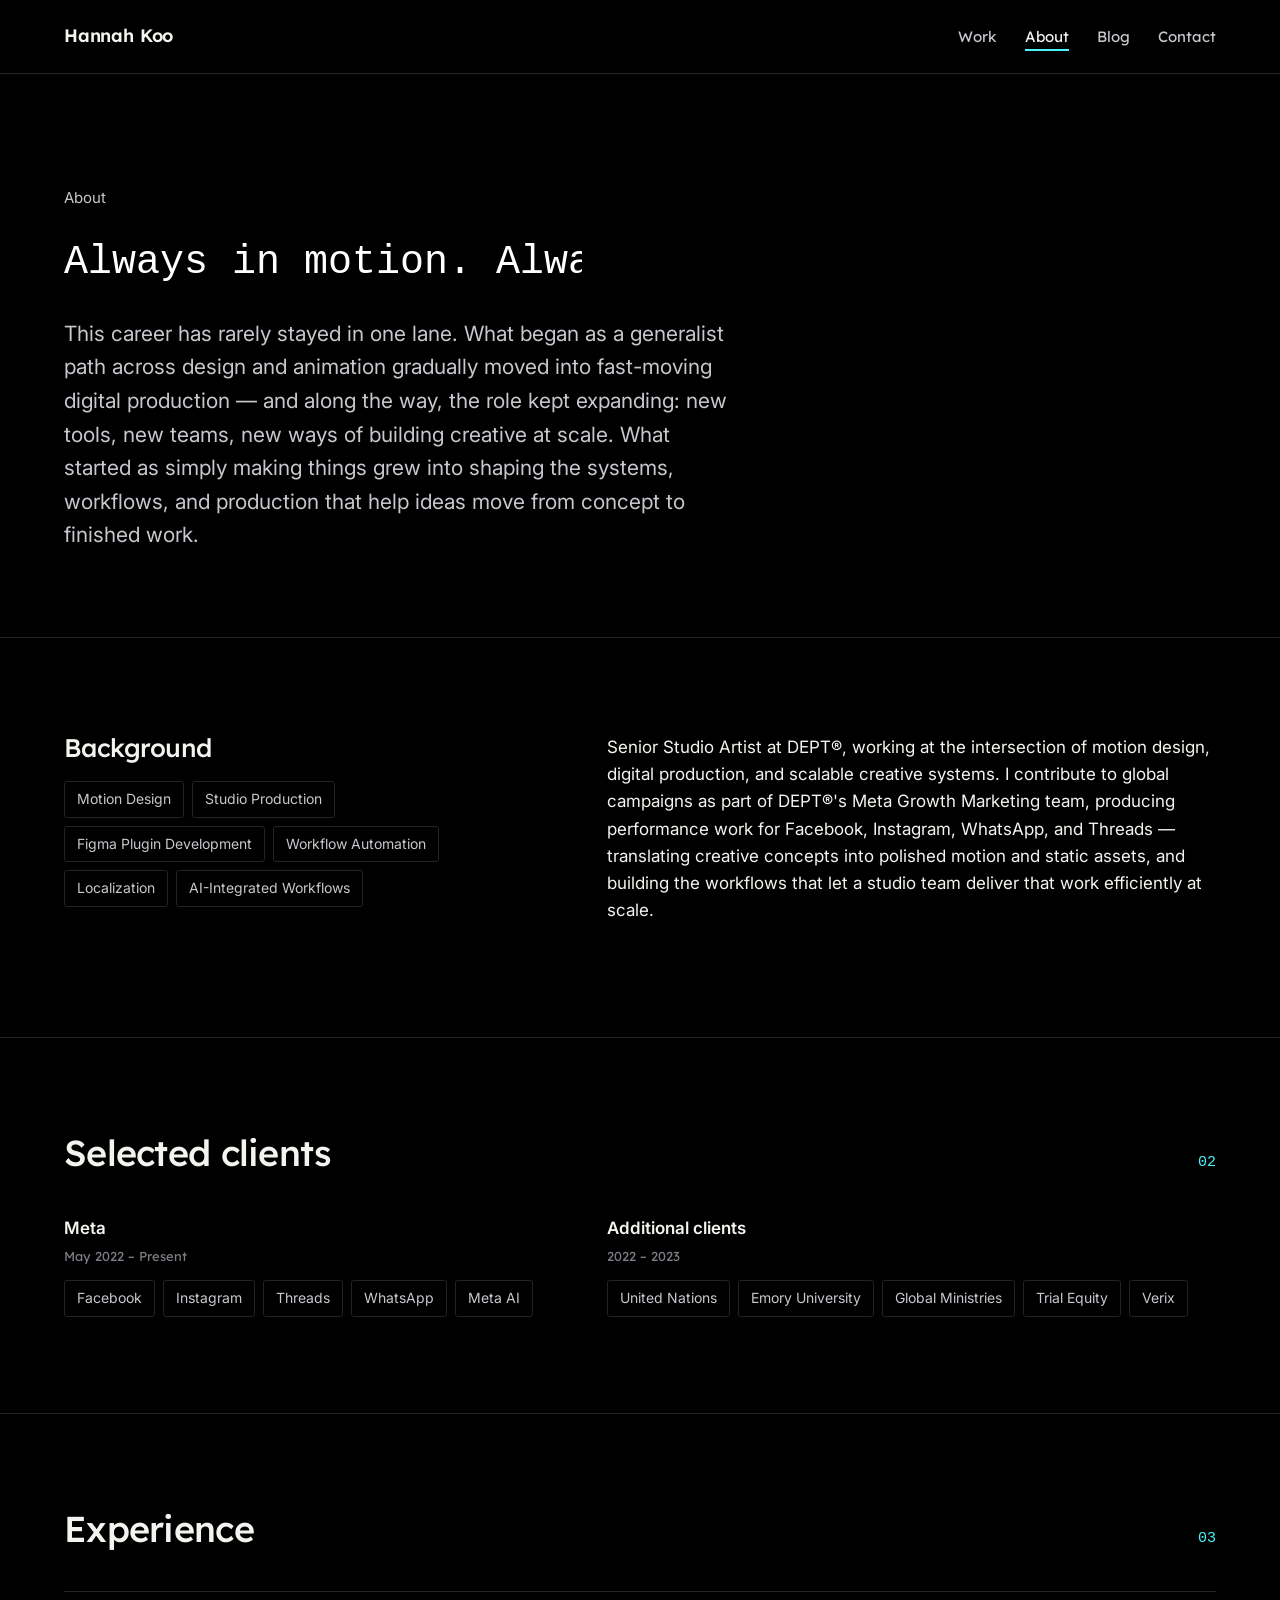
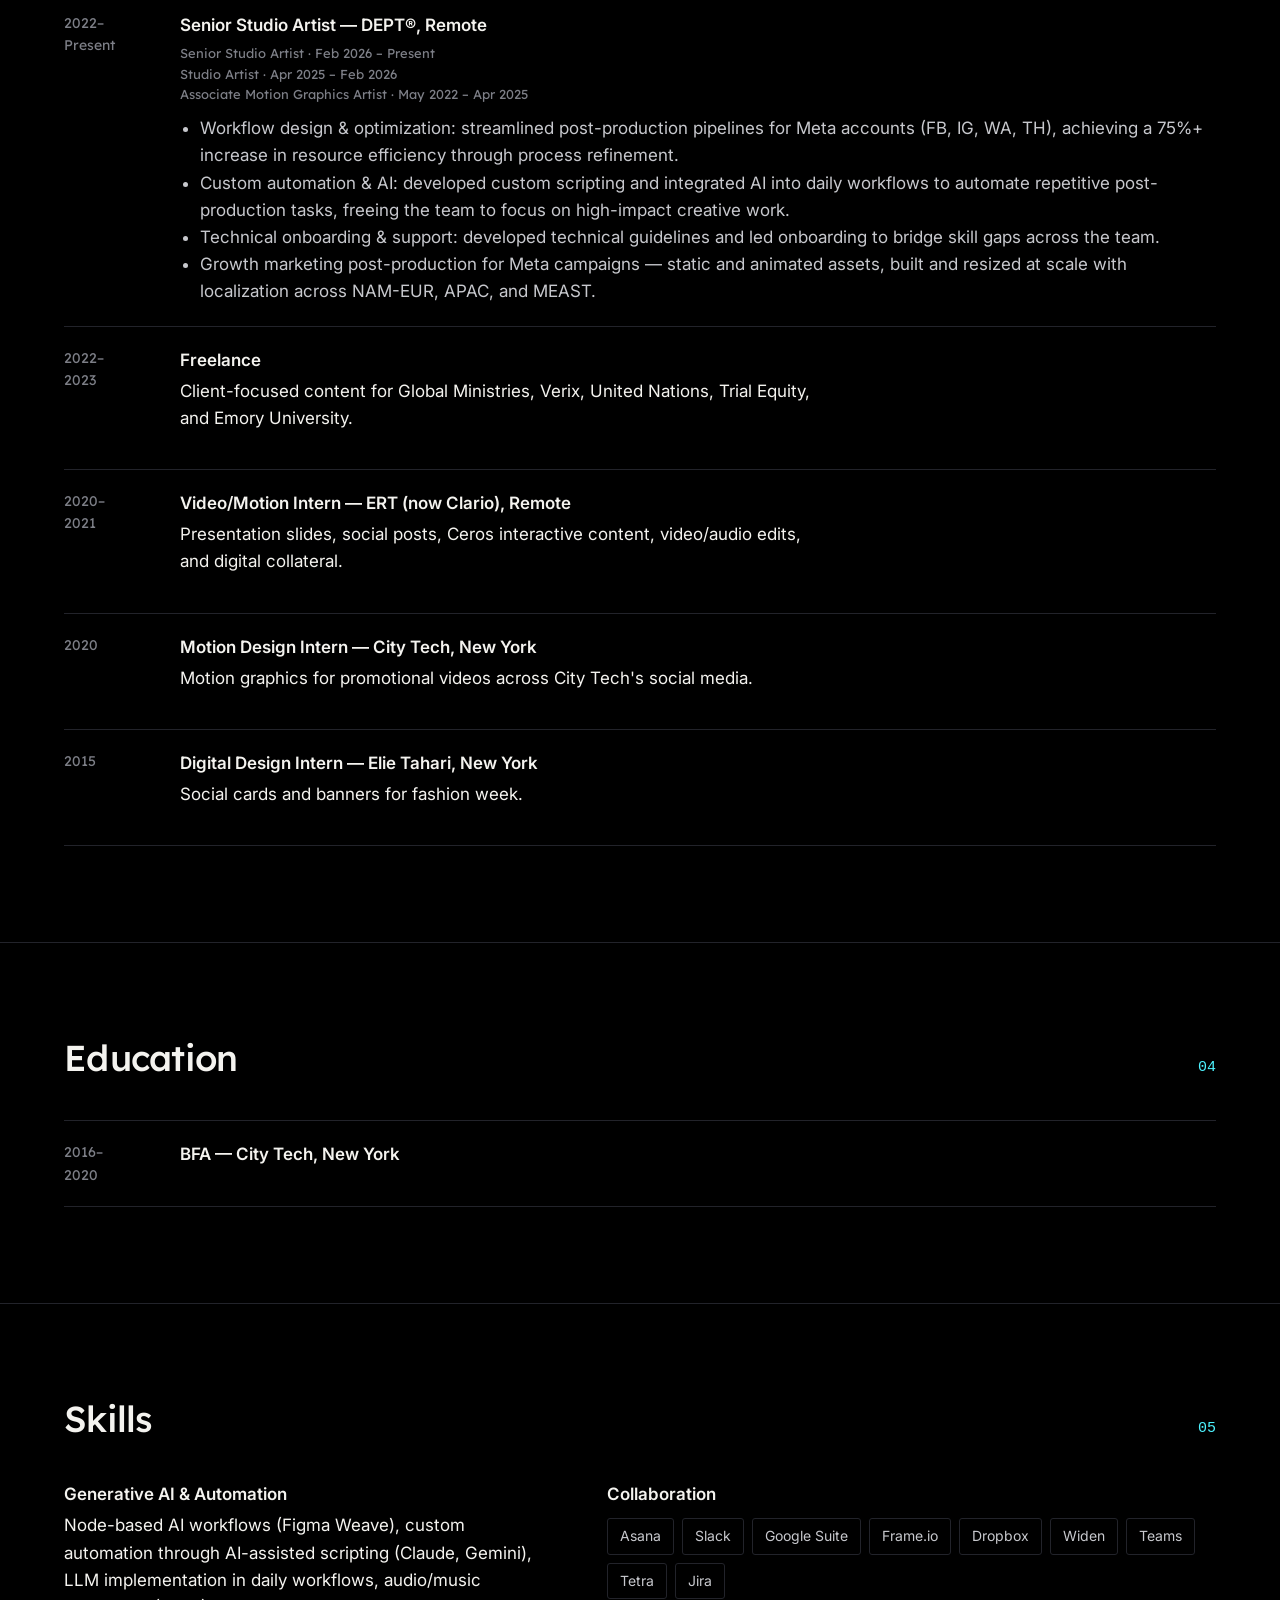
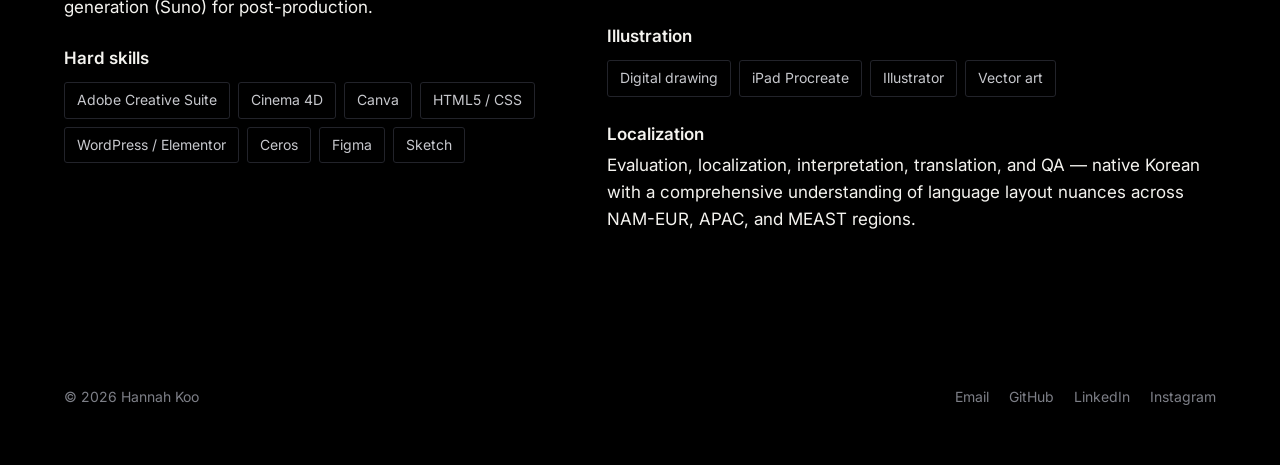
==== about.html @ b506d623 "Add files via upload" ====
<!DOCTYPE html>
<html lang="en" class="force-dark">
<head>
<meta charset="UTF-8">
<meta name="viewport" content="width=device-width, initial-scale=1.0">
<title>About — Hannah Koo</title>
<link rel="preconnect" href="https://fonts.googleapis.com">
<link rel="preconnect" href="https://fonts.gstatic.com" crossorigin>
<link href="https://fonts.googleapis.com/css2?family=Lexend+Deca:wght@500;600&family=Inter:wght@400;500;600&family=Geist+Pixel&family=Yarndings+12&display=swap" rel="stylesheet">
<link rel="stylesheet" href="css/style.css">
</head>
<body>

<nav class="site-nav">
  <a href="index.html" class="nav-mark">Hannah Koo</a>
  <button class="nav-toggle" aria-expanded="false">Menu</button>
  <ul class="nav-links">
    <li><a href="portfolio.html">Work</a></li>
    <li><a href="about.html" aria-current="page">About</a></li>
    <li><a href="blog.html">Blog</a></li>
    <li><a href="contact.html">Contact</a></li>
  </ul>
</nav>

<header class="hero" style="padding: clamp(51px, 9.6vw, 112px) var(--gutter) 64px;">
  <!-- 프사 나중에 복구: 아래 한 줄 주석 해제
  <img src="assets/profile.jpg" alt="Hannah Koo" class="avatar" onerror="this.style.display='none'"> -->
  <div class="hero-eyebrow">About</div>
  <h1 class="marquee" aria-label="Always in motion">
    <span class="marquee-track" aria-hidden="true">
      <span class="marquee-item">Always in motion. </span>
      <span class="marquee-item">Always in motion. </span>
      <span class="marquee-item">Always in motion. </span>
      <span class="marquee-item">Always in motion. </span>
    </span>
  </h1>
  <p class="hero-lede">
    This career has rarely stayed in one lane. What began as a generalist
    path across design and animation gradually moved into fast-moving
    digital production — and along the way, the role kept expanding: new
    tools, new teams, new ways of building creative at scale. What started
    as simply making things grew into shaping the systems, workflows, and
    production that help ideas move from concept to finished work.
  </p>
</header>

<section>
  <div class="split">
    <div>
      <h2>Background</h2>
      <ul class="skill-list" style="margin-top: 20px;">
        <li>Motion Design</li>
        <li>Studio Production</li>
        <li>Figma Plugin Development</li>
        <li>Workflow Automation</li>
        <li>Localization</li>
        <li>AI-Integrated Workflows</li>
      </ul>
    </div>
    <div>
      <p>
        Senior Studio Artist at DEPT®, working at the intersection of motion
        design, digital production, and scalable creative systems. I
        contribute to global campaigns as part of DEPT®'s Meta Growth
        Marketing team, producing performance work for Facebook, Instagram,
        WhatsApp, and Threads — translating creative concepts into polished
        motion and static assets, and building the workflows that let a
        studio team deliver that work efficiently at scale.
      </p>
    </div>
  </div>
</section>

<section id="clients">
  <div class="section-head">
    <h2>Selected clients</h2>
    <span class="section-num">02</span>
  </div>
  <div class="split">
    <div>
      <div class="timeline-role">Meta</div>
      <p class="mono-note">May 2022 – Present</p>
      <ul class="skill-list" style="margin-top: 12px;">
        <li>Facebook</li>
        <li>Instagram</li>
        <li>Threads</li>
        <li>WhatsApp</li>
        <li>Meta AI</li>
      </ul>
    </div>
    <div>
      <div class="timeline-role">Additional clients</div>
      <p class="mono-note">2022 – 2023</p>
      <ul class="skill-list" style="margin-top: 12px;">
        <li>United Nations</li>
        <li>Emory University</li>
        <li>Global Ministries</li>
        <li>Trial Equity</li>
        <li>Verix</li>
      </ul>
    </div>
  </div>
</section>

<section id="experience">
  <div class="section-head">
    <h2>Experience</h2>
    <span class="section-num">03</span>
  </div>

  <div class="timeline-item">
    <span class="timeline-date">2022–<br>Present</span>
    <div>
      <div class="timeline-role">Senior Studio Artist — DEPT®, Remote</div>
      <p class="mono-note" style="margin-bottom: 10px;">
        Senior Studio Artist · Feb 2026 – Present<br>
        Studio Artist · Apr 2025 – Feb 2026<br>
        Associate Motion Graphics Artist · May 2022 – Apr 2025
      </p>
      <ul style="margin: 0; padding-left: 20px; color: var(--ink-soft);">
        <li>Workflow design &amp; optimization: streamlined post-production pipelines for Meta accounts (FB, IG, WA, TH), achieving a 75%+ increase in resource efficiency through process refinement.</li>
        <li>Custom automation &amp; AI: developed custom scripting and integrated AI into daily workflows to automate repetitive post-production tasks, freeing the team to focus on high-impact creative work.</li>
        <li>Technical onboarding &amp; support: developed technical guidelines and led onboarding to bridge skill gaps across the team.</li>
        <li>Growth marketing post-production for Meta campaigns — static and animated assets, built and resized at scale with localization across NAM-EUR, APAC, and MEAST.</li>
      </ul>
    </div>
  </div>

  <div class="timeline-item">
    <span class="timeline-date">2022–<br>2023</span>
    <div>
      <div class="timeline-role">Freelance</div>
      <p>Client-focused content for Global Ministries, Verix, United Nations, Trial Equity, and Emory University.</p>
    </div>
  </div>

  <div class="timeline-item">
    <span class="timeline-date">2020–<br>2021</span>
    <div>
      <div class="timeline-role">Video/Motion Intern — ERT (now Clario), Remote</div>
      <p>Presentation slides, social posts, Ceros interactive content, video/audio edits, and digital collateral.</p>
    </div>
  </div>

  <div class="timeline-item">
    <span class="timeline-date">2020</span>
    <div>
      <div class="timeline-role">Motion Design Intern — City Tech, New York</div>
      <p>Motion graphics for promotional videos across City Tech's social media.</p>
    </div>
  </div>

  <div class="timeline-item">
    <span class="timeline-date">2015</span>
    <div>
      <div class="timeline-role">Digital Design Intern — Elie Tahari, New York</div>
      <p>Social cards and banners for fashion week.</p>
    </div>
  </div>
</section>

<section id="education">
  <div class="section-head">
    <h2>Education</h2>
    <span class="section-num">04</span>
  </div>
  <div class="timeline-item" style="border-bottom: 1px solid var(--line);">
    <span class="timeline-date">2016–<br>2020</span>
    <div>
      <div class="timeline-role">BFA — City Tech, New York</div>
    </div>
  </div>
</section>

<section id="skills">
  <div class="section-head">
    <h2>Skills</h2>
    <span class="section-num">05</span>
  </div>
  <div class="split">
    <div>
      <div class="timeline-role">Generative AI &amp; Automation</div>
      <p>Node-based AI workflows (Figma Weave), custom automation through AI-assisted scripting (Claude, Gemini), LLM implementation in daily workflows, audio/music generation (Suno) for post-production.</p>

      <div class="timeline-role" style="margin-top: 24px;">Hard skills</div>
      <ul class="skill-list" style="margin-top: 10px;">
        <li>Adobe Creative Suite</li><li>Cinema 4D</li><li>Canva</li>
        <li>HTML5 / CSS</li><li>WordPress / Elementor</li><li>Ceros</li>
        <li>Figma</li><li>Sketch</li>
      </ul>
    </div>
    <div>
      <div class="timeline-role">Collaboration</div>
      <ul class="skill-list" style="margin-top: 10px;">
        <li>Asana</li><li>Slack</li><li>Google Suite</li><li>Frame.io</li>
        <li>Dropbox</li><li>Widen</li><li>Teams</li><li>Tetra</li><li>Jira</li>
      </ul>

      <div class="timeline-role" style="margin-top: 24px;">Illustration</div>
      <ul class="skill-list" style="margin-top: 10px;">
        <li>Digital drawing</li><li>iPad Procreate</li><li>Illustrator</li><li>Vector art</li>
      </ul>

      <div class="timeline-role" style="margin-top: 24px;">Localization</div>
      <p>Evaluation, localization, interpretation, translation, and QA — native Korean with a comprehensive understanding of language layout nuances across NAM-EUR, APAC, and MEAST regions.</p>
    </div>
  </div>
</section>

<footer class="site-footer">
  <span>© <span id="year"></span> Hannah Koo</span>
  <ul class="footer-links">
    <li><a href="mailto:hannahkoo@duck.com">Email</a></li>
    <li><a href="https://github.com/hannahkoo-svg" target="_blank" rel="noopener">GitHub</a></li>
    <li><a href="https://linkedin.com/in/hannahkoo" target="_blank" rel="noopener">LinkedIn</a></li>
    <li><a href="https://instagram.com/koo.dsgn" target="_blank" rel="noopener">Instagram</a></li>
  </ul>
</footer>

<script src="js/main.js"></script>
<script>document.getElementById('year').textContent = new Date().getFullYear();</script>
</body>
</html>
---- css/style.css ----
/* ============================================
   Design tokens
   ============================================ */
:root {
  --paper: #F1F0EC;
  --paper-raised: #E8E6DF;
  --ink: #16181D;
  --ink-soft: #4A4C54;
  --muted: #85878E;
  --line: #D3D1C8;
  --accent: #3452FF;
  --accent-soft: #E6EAFF;
  --accent-ink: #101636;

  --font-display: 'Lexend Deca', 'Helvetica Neue', Arial, sans-serif;
  --font-body: 'Inter', 'Helvetica Neue', Arial, sans-serif;

  --measure: 640px;
  --gutter: clamp(24px, 5vw, 72px);

  --ease: cubic-bezier(0.65, 0, 0.35, 1);
}

@media (prefers-color-scheme: dark) {
  :root {
    --paper: #16181D;
    --paper-raised: #1D1F26;
    --ink: #F1F0EC;
    --ink-soft: #C7C8CD;
    --muted: #7D7F87;
    --line: #33353D;
    --accent: #6E85FF;
    --accent-soft: #1C2140;
    --accent-ink: #E6EAFF;
  }
}

/* Force pure-black theme regardless of OS light/dark setting.
   Used on the home page so it blends with the chalk-sketch video. */
html.force-dark {
  --paper: #000000;
  --paper-raised: #0E0F12;
  --ink: #F4F3EF;
  --ink-soft: #C7C8CD;
  --muted: #7D7F87;
  --line: #22232A;
  --accent: #4DF3FF;        /* 시안 네온 액센트 (네비 밑줄/링크호버/선택 등) */
  --accent-soft: #0E2A2E;
  --accent-ink: #000000;
}

html.force-dark .btn-primary {
  background: #FFFFFF;
  color: #000000;
  border-color: #FFFFFF;
}
html.force-dark .btn-primary:hover {
  background: var(--accent);
  color: #000000;
  border-color: var(--accent);
}
html.force-dark .btn-ghost {
  color: #FFFFFF;
  border-color: #3A3B42;
}
html.force-dark .btn-ghost:hover {
  border-color: var(--accent);
  color: var(--accent);
}

/* Page titles echo the home headline's pixel font */
html.force-dark .hero h1 {
  font-family: 'Geist Pixel', 'Courier New', monospace;
  font-weight: 400;
  letter-spacing: 0;
  line-height: 1.16;
}

/* Section counters: pixel + neon, cyberdeck style */
html.force-dark .section-num {
  font-family: 'Geist Pixel', 'Courier New', monospace;
  color: var(--accent);
}

/* Small neon tint on the eyebrow labels for consistency */
html.force-dark .hero-eyebrow { color: var(--ink-soft); }

* { box-sizing: border-box; }

html {
  scroll-behavior: smooth;
}

@media (prefers-reduced-motion: reduce) {
  html { scroll-behavior: auto; }
  *, *::before, *::after {
    animation-duration: 0.01ms !important;
    animation-iteration-count: 1 !important;
    transition-duration: 0.01ms !important;
  }
}

body {
  margin: 0;
  background: var(--paper);
  color: var(--ink);
  font-family: var(--font-body);
  font-size: 17px;
  line-height: 1.6;
  -webkit-font-smoothing: antialiased;
  /* Cute Yarndings cursor. Swap the file for another symbol:
     cursor-smiley.png / cursor-diamond.png / cursor-flower.png
     (path is relative to THIS css file, hence ../assets/)
     To use it only on the black home page, change this line to:
       html.force-dark body { cursor: ... }  */
  cursor: url('../assets/cursor-smiley.png') 13 13, auto;
}

/* Keep the normal hand pointer on clickable things so they still feel clickable */
a, button, .btn, .nav-toggle, .work-row, .lock-close, summary {
  cursor: pointer;
}
/* Text field keeps the normal text caret */
.lock-form input { cursor: text; }

a {
  color: inherit;
}

img { max-width: 100%; display: block; }

::selection {
  background: var(--accent);
  color: var(--paper);
}

:focus-visible {
  outline: 2px solid var(--accent);
  outline-offset: 3px;
}

h1, h2, h3 {
  font-family: var(--font-display);
  font-weight: 500;
  line-height: 1.08;
  letter-spacing: -0.02em;
  margin: 0;
}

p { margin: 0 0 1em; max-width: var(--measure); }

.container {
  max-width: 1120px;
  margin: 0 auto;
  padding: 0 var(--gutter);
}

/* ============================================
   Nav
   ============================================ */
.site-nav {
  position: sticky;
  top: 0;
  z-index: 20;
  display: flex;
  align-items: center;
  justify-content: space-between;
  padding: 22px var(--gutter);
  background: color-mix(in srgb, var(--paper) 88%, transparent);
  backdrop-filter: blur(10px);
  border-bottom: 1px solid var(--line);
}

.nav-mark {
  font-family: var(--font-display);
  font-size: 18px;
  font-weight: 600;
  text-decoration: none;
  letter-spacing: -0.01em;
}

.nav-links {
  display: flex;
  gap: 28px;
  list-style: none;
  margin: 0;
  padding: 0;
}

.nav-links a {
  position: relative;
  text-decoration: none;
  font-family: var(--font-display);
  font-size: 15px;
  color: var(--ink-soft);
  padding-bottom: 4px;
}

.nav-links a::after {
  content: '';
  position: absolute;
  left: 0; right: 0; bottom: -1px;
  height: 2px;
  background: var(--accent);
  transform: scaleX(0);
  transform-origin: left;
  transition: transform 0.35s var(--ease);
}

.nav-links a:hover::after,
.nav-links a[aria-current="page"]::after {
  transform: scaleX(1);
}

.nav-links a[aria-current="page"] {
  color: var(--ink);
}

.nav-toggle {
  display: none;
  background: none;
  border: none;
  color: var(--ink);
  font-family: var(--font-body);
  font-size: 15px;
  cursor: pointer;
}

@media (max-width: 720px) {
  .nav-links {
    position: fixed;
    inset: 66px 0 0 0;
    flex-direction: column;
    gap: 0;
    background: var(--paper);
    padding: 8px var(--gutter) 24px;
    transform: translateY(-8px);
    opacity: 0;
    pointer-events: none;
    transition: opacity 0.25s var(--ease), transform 0.25s var(--ease);
  }
  .nav-links.is-open {
    opacity: 1;
    transform: translateY(0);
    pointer-events: auto;
  }
  .nav-links li {
    border-bottom: 1px solid var(--line);
  }
  .nav-links a {
    display: block;
    padding: 16px 0;
  }
  .nav-toggle { display: block; }
}

/* ============================================
   Hero
   ============================================ */
.hero {
  padding: clamp(64px, 12vw, 140px) var(--gutter) clamp(48px, 8vw, 96px);
  border-bottom: 1px solid var(--line);
}

.hero-eyebrow {
  font-size: 15px;
  color: var(--muted);
  margin-bottom: 18px;
}

/* ---- Video hero (home page only) ---- */
.hero--video {
  position: relative;
  overflow: hidden;
  min-height: min(88vh, 720px);
  display: flex;
  align-items: center;
  border-bottom: 1px solid var(--line);
  background: #000;
}

.hero-video {
  position: absolute;
  inset: 0;
  width: 100%;
  height: 100%;
  object-fit: cover;
  object-position: right center;
  z-index: 0;
}

/* Left-to-right scrim so the headline stays legible over the art,
   and the sketch on the right still reads through. */
.hero-video-scrim {
  position: absolute;
  inset: 0;
  z-index: 1;
  background:
    linear-gradient(90deg, #000 0%, rgba(0,0,0,0.78) 34%, rgba(0,0,0,0.25) 62%, rgba(0,0,0,0) 85%),
    linear-gradient(0deg, rgba(0,0,0,0.55) 0%, rgba(0,0,0,0) 40%);
}

.hero-content {
  position: relative;
  z-index: 2;
  width: 100%;
}

@media (max-width: 760px) {
  /* Stack on phones: video block on top, headline + text below it. */
  .hero--video {
    display: block;
    min-height: 0;
    padding: 0 0 clamp(36px, 9vw, 56px);  /* flush video; gap before next section */
  }
  .hero-video {
    position: relative;        /* back into normal flow, at the top */
    width: 100%;
    height: 50vh;              /* ~half the screen, not full height */
    object-fit: cover;         /* resize/crop to fill (keeps the old behavior) */
    object-position: right center;  /* right-aligned so the illustration stays */
  }
  .hero-video-scrim { display: none; }   /* no overlay when stacked */
  .hero-content {
    padding: 28px var(--gutter) 0;        /* headline sits below the video */
  }
  /* Let the headline use the full width on phones (overrides .hero h1's 16ch).
     Lower this if you want the lines to break sooner. */
  .hero h1.hero-headline { max-width: 100%; }
}

.avatar {
  width: 56px;
  height: 56px;
  border-radius: 50%;
  object-fit: cover;
  margin-bottom: 20px;
  border: 1px solid var(--line);
}

.avatar {
  width: 56px;
  height: 56px;
  border-radius: 50%;
  object-fit: cover;
  margin-bottom: 20px;
  border: 1px solid var(--line);
}

.hero h1 {
  font-size: clamp(20px, 6.4vw, 54px);
  max-width: 16ch;
}

/* Home-page pixel headline with inline Yarndings symbols */
.hero-headline {
  font-family: 'Geist Pixel', 'Courier New', monospace;
  font-weight: 400;
  font-size: 40px;          /* ← 데스크탑 크기 (이 숫자만 바꾸면 됨) */
  line-height: 1.14;
  letter-spacing: 0;
  max-width: none;
}

.hero-headline .sym {
  font-family: 'Yarndings 12', sans-serif;
  font-weight: 400;
  line-height: 1;
  /* nudge so the symbol sits optically on the text baseline */
  display: inline-block;
  transform: translateY(0.06em);
}

.hero-headline .sym-1 { color: #4DF3FF; } /* 형광 하늘색 */
.hero-headline .sym-2 { color: #B6FF3C; } /* 형광 연두 */
.hero-headline .sym-3 { color: #FDFF3A; } /* 형광 노랑 */

/* On wider screens, keep the exact 4-line layout (the <br> breaks only,
   no soft-wrapping). On phones it reflows naturally. */
@media (min-width: 760px) {
  .hero-headline { white-space: nowrap; }
}

/* Mobile headline size — change this one number for phones */
@media (max-width: 760px) {
  .hero-headline { font-size: 28px; }
}

.hero-lede {
  margin-top: 28px;
  font-size: clamp(18px, 2vw, 21px);
  color: var(--ink-soft);
  max-width: 52ch;
}

/* ---- Marquee band (about page title) ---- */
.marquee {
  display: block;
  width: 100%;
  max-width: 52ch;            /* matches the body text width below */
  overflow: hidden;
  background: #000F;        /* 형광 파란 띠 */
  color: #FFFFFF;
  border-radius: 0px;
  /* 1st value = 밴드 위 간격, 3rd value = 밴드↔본문 간격 (이 숫자만 바꾸면 됨) */
  margin: 4px 0 22px;
  padding: 0;
  letter-spacing: 0;
}

/* Gap below the band is controlled solely by .marquee's margin-bottom above */
.marquee + .hero-lede { margin-top: 0; }

.marquee-track {
  display: inline-flex;
  white-space: nowrap;
  animation: marquee-scroll 13s linear infinite;
  will-change: transform;
}

.marquee:hover .marquee-track { animation-play-state: paused; }

.marquee-item {
  font-family: 'Geist Pixel', 'Courier New', monospace;  /* 헤딩(픽셀) 폰트 */
  font-weight: 400;
  font-size: clamp(22px, 3.2vw, 40px);
  line-height: 1;
  padding: 12px 0;
  display: inline-flex;
  align-items: center;
  gap: 12px;
  padding-right: 24px;        /* spacing between repeats */
}

.marquee-item .yd {
  font-family: 'Yarndings 12', sans-serif;
  font-weight: 400;
  transform: translateY(0.04em);
}

@keyframes marquee-scroll {
  to { transform: translateX(-50%); }
}

@media (prefers-reduced-motion: reduce) {
  .marquee-track { animation: none; }
}

.hero-actions {
  margin-top: 36px;
  display: flex;
  gap: 16px;
  flex-wrap: wrap;
}

/* ============================================
   Buttons / links
   ============================================ */
.btn {
  display: inline-flex;
  align-items: center;
  gap: 8px;
  padding: 13px 22px;
  border-radius: 3px;
  font-size: 15px;
  text-decoration: none;
  border: 1px solid var(--ink);
  transition: background 0.2s var(--ease), color 0.2s var(--ease), border-color 0.2s var(--ease);
}

.btn-primary {
  background: var(--ink);
  color: var(--paper);
}
.btn-primary:hover {
  background: var(--accent);
  border-color: var(--accent);
}

.btn-ghost {
  background: transparent;
  color: var(--ink);
  border-color: var(--line);
}
.btn-ghost:hover {
  border-color: var(--ink);
}

.text-link {
  color: var(--ink);
  text-decoration: underline;
  text-decoration-color: var(--line);
  text-underline-offset: 3px;
  transition: text-decoration-color 0.2s var(--ease);
}
.text-link:hover {
  text-decoration-color: var(--accent);
}

/* ============================================
   Sections
   ============================================ */
section {
  padding: clamp(56px, 9vw, 96px) var(--gutter);
  border-bottom: 1px solid var(--line);
}

section:last-of-type { border-bottom: none; }

.section-head {
  display: flex;
  justify-content: space-between;
  align-items: baseline;
  gap: 24px;
  margin-bottom: 40px;
  flex-wrap: wrap;
}

.section-head h2 {
  font-size: clamp(26px, 3.2vw, 36px);
}

.section-num {
  font-family: var(--font-display);
  font-variant-numeric: tabular-nums;
  color: var(--muted);
  font-size: 15px;
}

/* ============================================
   Work list (asymmetric rows, not cards)
   ============================================ */
.work-row {
  display: grid;
  grid-template-columns: 100px 1fr auto;
  gap: 28px;
  align-items: baseline;
  padding: 26px 0;
  border-top: 1px solid var(--line);
  text-decoration: none;
  color: inherit;
  transition: padding-left 0.25s var(--ease);
}

.work-row:hover { padding-left: 8px; }

.work-row:last-child { border-bottom: 1px solid var(--line); }

.work-year {
  font-family: var(--font-display);
  font-variant-numeric: tabular-nums;
  color: var(--muted);
  font-size: 15px;
}

.work-title {
  font-family: var(--font-display);
  font-size: clamp(20px, 2.4vw, 26px);
  font-weight: 500;
}

.work-tags {
  font-size: 14px;
  color: var(--muted);
  margin-top: 6px;
}

.work-arrow {
  color: var(--muted);
  font-size: 20px;
  transition: transform 0.25s var(--ease), color 0.25s var(--ease);
}

.work-row:hover .work-arrow {
  transform: translateX(4px);
  color: var(--accent);
}

/* ============================================
   Two-col layout (about page)
   ============================================ */
.split {
  display: grid;
  grid-template-columns: 1.1fr 1.4fr;
  gap: var(--gutter);
}

@media (max-width: 800px) {
  .split { grid-template-columns: 1fr; }
}

.timeline-item {
  display: grid;
  grid-template-columns: 96px 1fr;
  gap: 20px;
  padding: 20px 0;
  border-top: 1px solid var(--line);
}
.timeline-item:last-child { border-bottom: 1px solid var(--line); }

.timeline-date {
  font-family: var(--font-display);
  font-variant-numeric: tabular-nums;
  font-size: 14px;
  color: var(--muted);
}

.timeline-role {
  font-weight: 600;
  margin-bottom: 4px;
}

.skill-list {
  display: flex;
  flex-wrap: wrap;
  gap: 8px;
  padding: 0;
  margin: 8px 0 0;
  list-style: none;
}

.skill-list li {
  font-size: 14px;
  padding: 6px 12px;
  border: 1px solid var(--line);
  border-radius: 3px;
  color: var(--ink-soft);
}

/* ============================================
   Contact
   ============================================ */
.contact-grid {
  display: grid;
  grid-template-columns: repeat(auto-fit, minmax(220px, 1fr));
  gap: 32px;
  margin-top: 12px;
}

.contact-item dt {
  font-size: 14px;
  color: var(--muted);
  margin-bottom: 6px;
}
.contact-item dd {
  margin: 0;
  font-family: var(--font-display);
  font-size: 20px;
}

/* ============================================
   Blog list
   ============================================ */
.post-row {
  padding: 24px 0;
  border-top: 1px solid var(--line);
  text-decoration: none;
  color: inherit;
  display: block;
}
.post-row:last-child { border-bottom: 1px solid var(--line); }

.post-date {
  font-size: 14px;
  color: var(--muted);
  margin-bottom: 6px;
}

.post-title {
  font-family: var(--font-display);
  font-size: clamp(19px, 2.2vw, 23px);
}

.post-excerpt {
  color: var(--ink-soft);
  margin-top: 8px;
  font-size: 15px;
}

/* ============================================
   Footer
   ============================================ */
.site-footer {
  padding: 40px var(--gutter) 56px;
  display: flex;
  justify-content: space-between;
  align-items: center;
  gap: 16px;
  flex-wrap: wrap;
  color: var(--muted);
  font-size: 14px;
}

.footer-links {
  display: flex;
  gap: 20px;
  list-style: none;
  padding: 0;
  margin: 0;
}
.footer-links a {
  color: var(--muted);
  text-decoration: none;
}
.footer-links a:hover { color: var(--ink); }

/* ============================================
   Utilities
   ============================================ */
.mono-note {
  font-family: var(--font-display);
  font-size: 13px;
  color: var(--muted);
}

/* ============================================
   Password lock (portfolio.html)
   ============================================ */
body.has-lock:not(.is-unlocked) {
  overflow: hidden;
}

.lock-screen {
  display: none;
  position: fixed;
  inset: 0;
  z-index: 100;
  align-items: center;
  justify-content: center;
  padding: var(--gutter);
  background: var(--paper);
}

body.has-lock:not(.is-unlocked) .lock-screen {
  display: flex;
}

.lock-box {
  max-width: 360px;
  width: 100%;
  text-align: left;
  position: relative;
  padding-top: 40px;
}

.lock-close {
  position: absolute;
  top: 0;
  right: 0;
  width: 32px;
  height: 32px;
  display: flex;
  align-items: center;
  justify-content: center;
  border: none;
  background: none;
  color: var(--muted);
  font-size: 20px;
  line-height: 1;
  cursor: pointer;
  border-radius: 50%;
  transition: background 0.2s var(--ease), color 0.2s var(--ease);
}

.lock-close:hover {
  background: var(--paper-raised);
  color: var(--ink);
}

.lock-box h1 {
  font-size: 28px;
  margin-bottom: 12px;
}

.lock-box p {
  color: var(--ink-soft);
  font-size: 15px;
  margin-bottom: 24px;
}

.lock-form {
  display: flex;
  gap: 10px;
}

.lock-form input {
  flex: 1;
  padding: 12px 14px;
  border: 1px solid var(--line);
  border-radius: 3px;
  background: var(--paper);
  color: var(--ink);
  font-family: var(--font-body);
  font-size: 15px;
}

.lock-form input:focus {
  outline: 2px solid var(--accent);
  outline-offset: 2px;
}

.lock-error {
  margin-top: 12px;
  font-size: 14px;
  color: #C0392B;
  min-height: 1.4em;
}
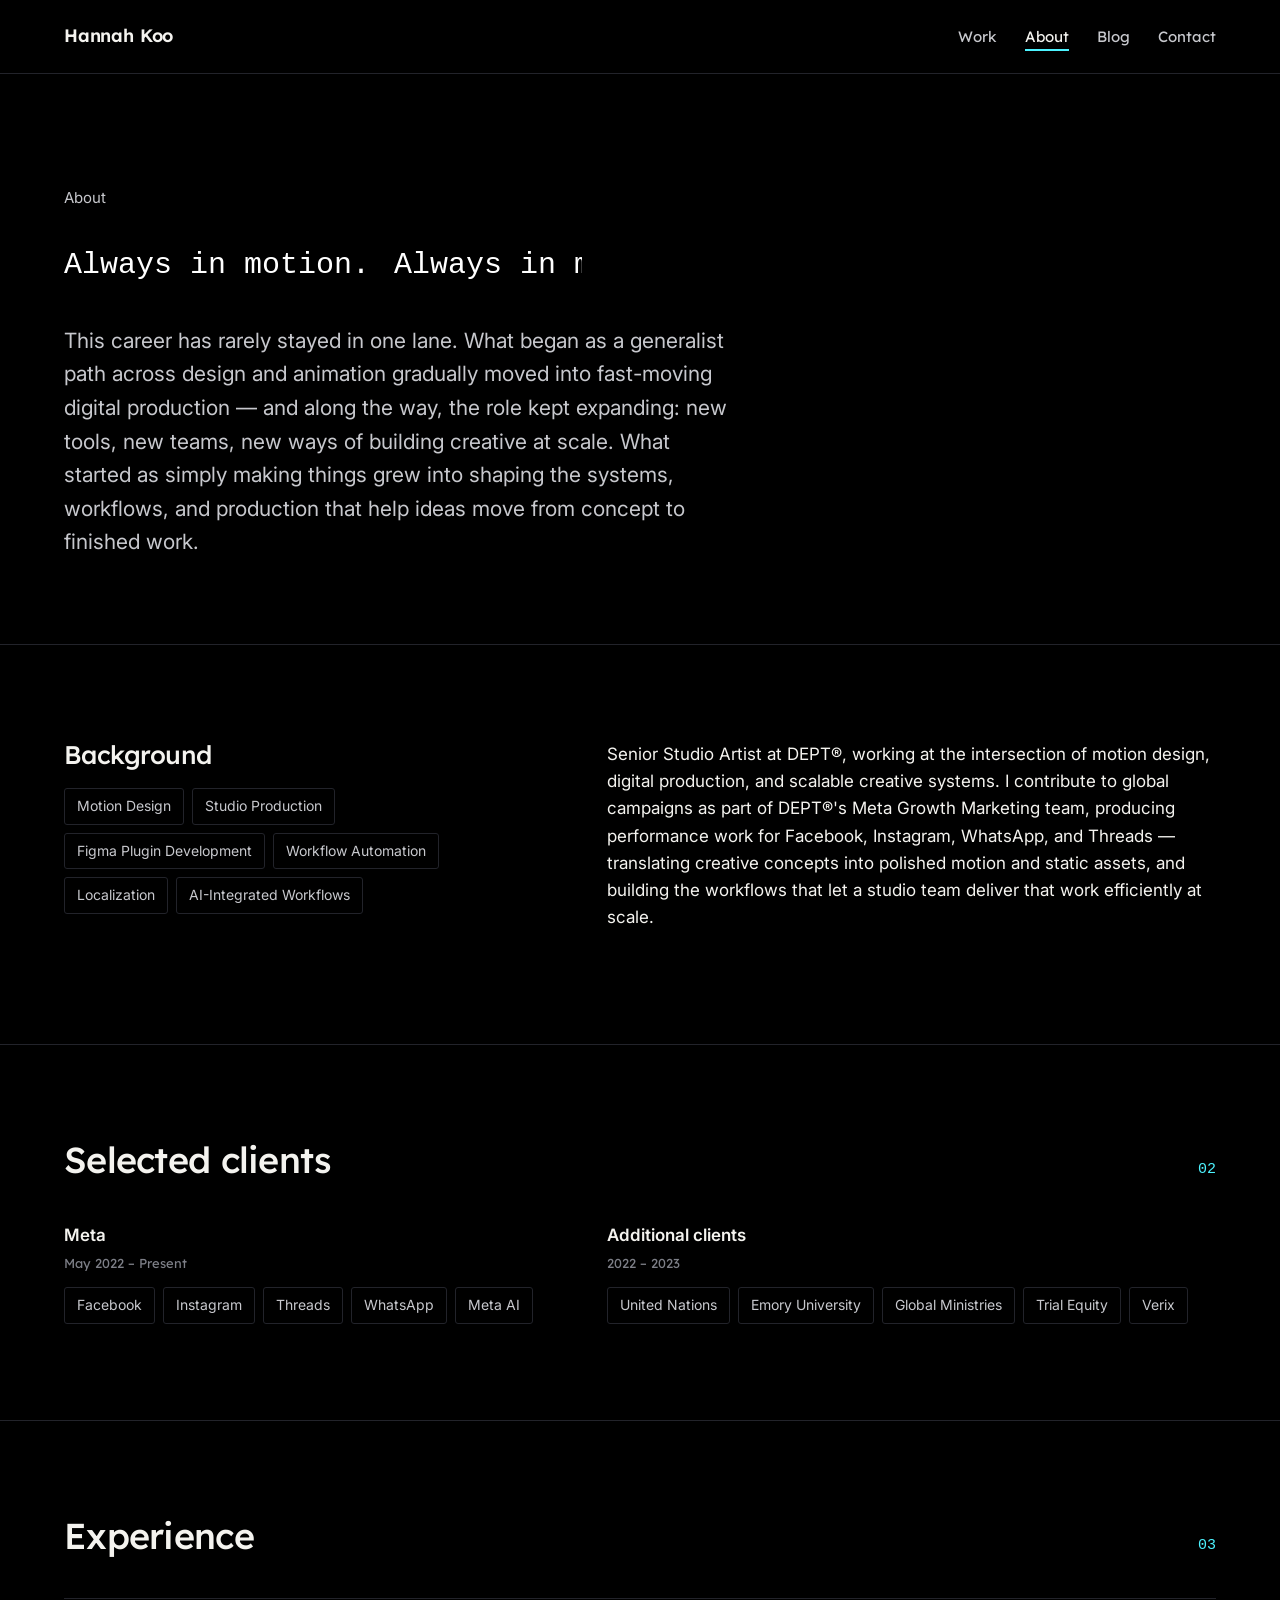
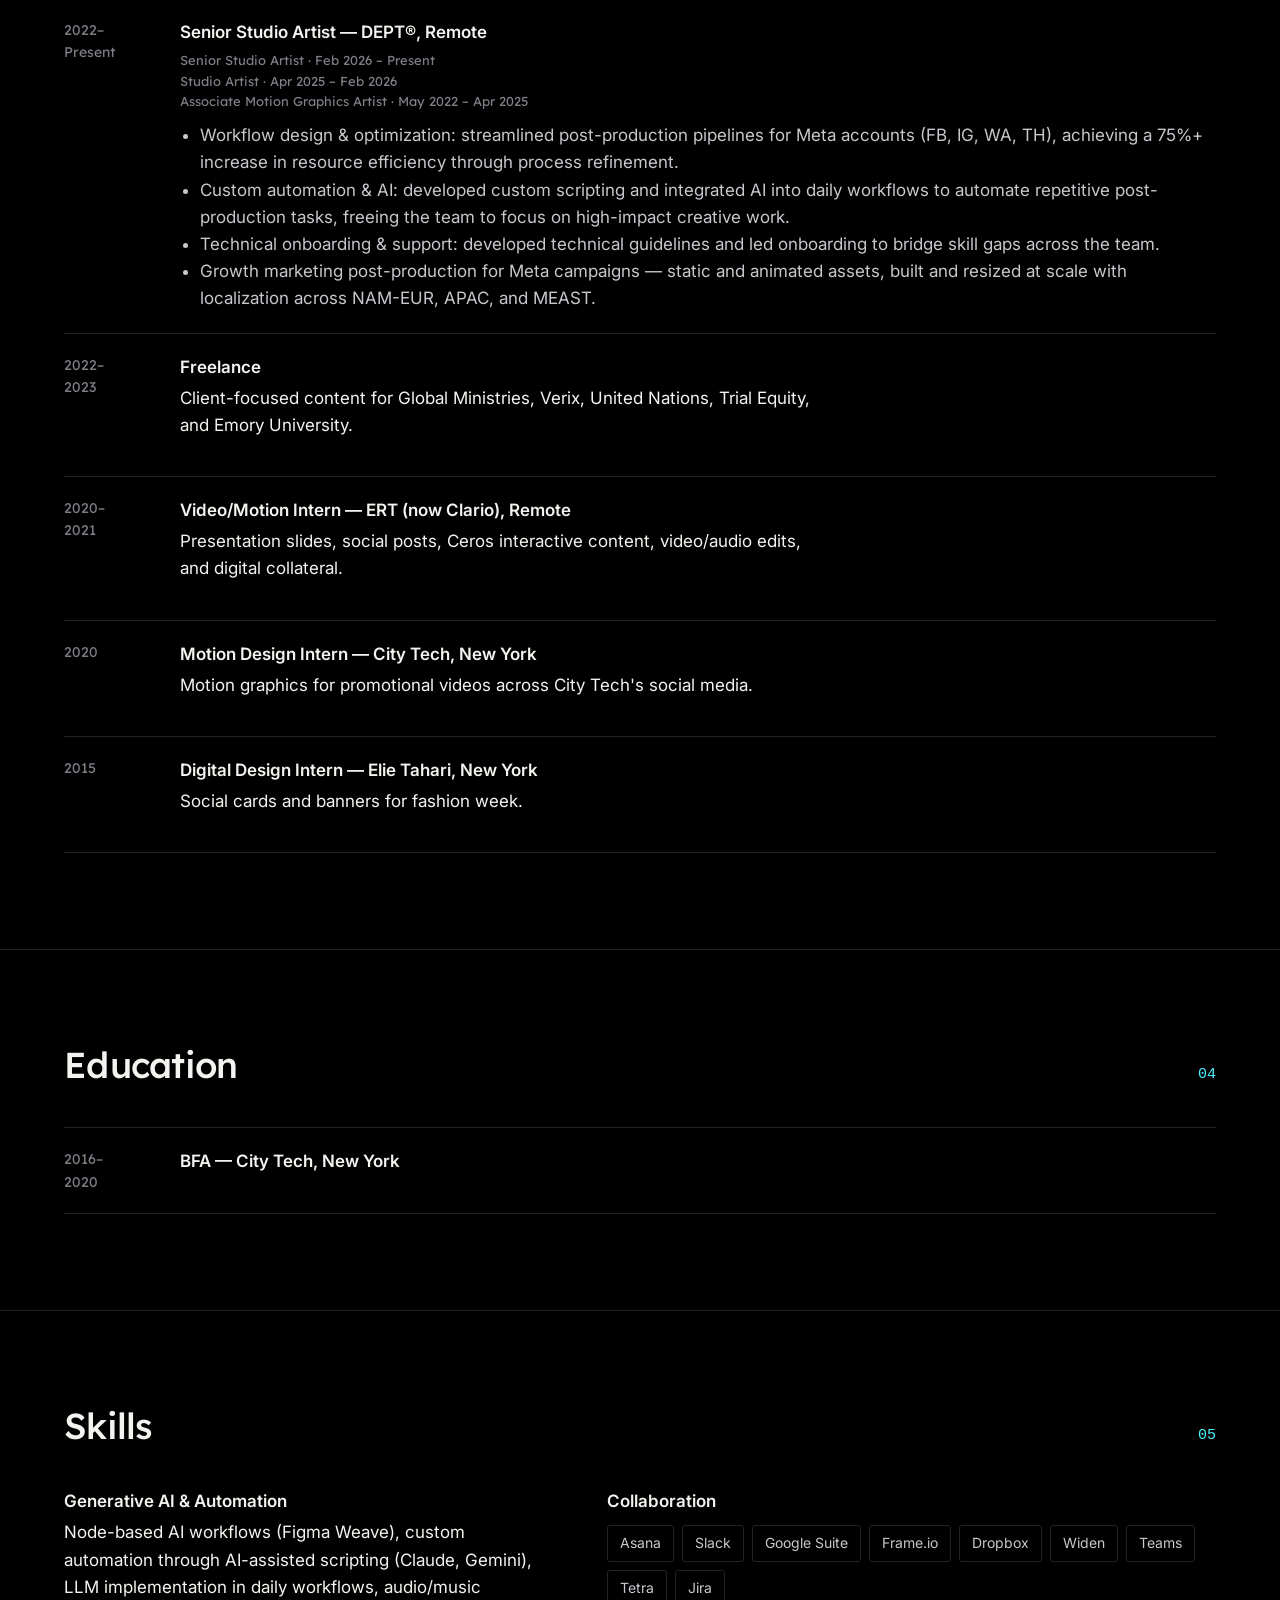
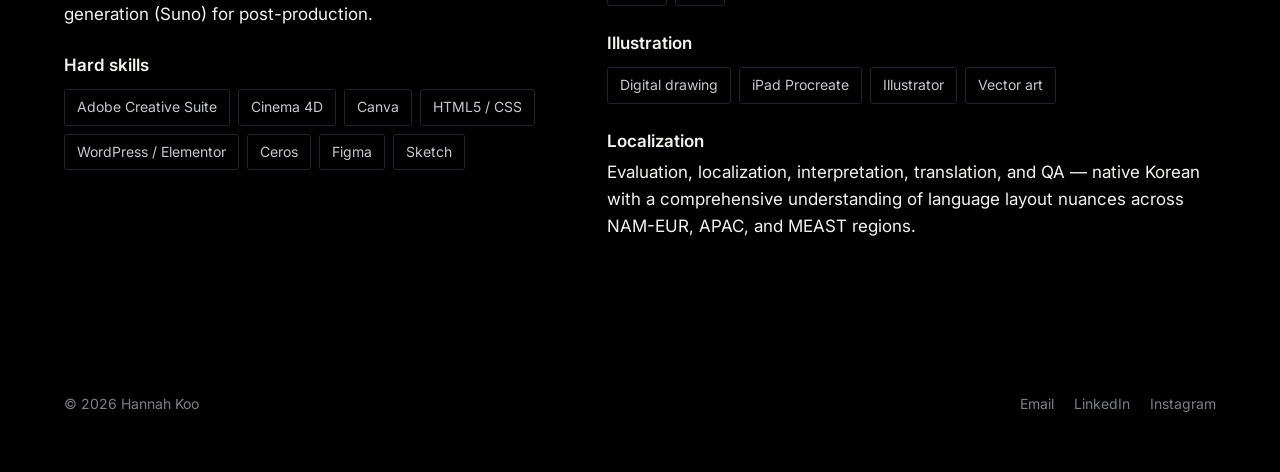
==== commit df6ecff6: "Add files via upload" ====
--- a/about.html
+++ b/about.html
@@ -210,8 +210,7 @@
 <footer class="site-footer">
   <span>© <span id="year"></span> Hannah Koo</span>
   <ul class="footer-links">
-    <li><a href="mailto:hannahkoo@duck.com">Email</a></li>
-    <li><a href="https://github.com/hannahkoo-svg" target="_blank" rel="noopener">GitHub</a></li>
+    <li><a href="mailto:koo.dsgn@gmail.com">Email</a></li>
     <li><a href="https://linkedin.com/in/hannahkoo" target="_blank" rel="noopener">LinkedIn</a></li>
     <li><a href="https://instagram.com/koo.dsgn" target="_blank" rel="noopener">Instagram</a></li>
   </ul>
--- a/css/style.css
+++ b/css/style.css
@@ -399,11 +399,11 @@
   width: 100%;
   max-width: 52ch;            /* matches the body text width below */
   overflow: hidden;
-  background: #000F;        /* 형광 파란 띠 */
-  color: #FFFFFF;
-  border-radius: 0px;
+  background: transparent;    /* 투명 띠 (페이지 블랙이 비침) */
+  color: #fff;               /* 흰 글씨 */
+  border-radius: 7px;
   /* 1st value = 밴드 위 간격, 3rd value = 밴드↔본문 간격 (이 숫자만 바꾸면 됨) */
-  margin: 4px 0 22px;
+  margin: 4px 0 32px;
   padding: 0;
   letter-spacing: 0;
 }
@@ -423,7 +423,7 @@
 .marquee-item {
   font-family: 'Geist Pixel', 'Courier New', monospace;  /* 헤딩(픽셀) 폰트 */
   font-weight: 400;
-  font-size: clamp(22px, 3.2vw, 40px);
+  font-size: clamp(22px, 3.2vw, 30px);
   line-height: 1;
   padding: 12px 0;
   display: inline-flex;
@@ -677,6 +677,90 @@
   font-size: 15px;
 }
 
+/* Blog list card with a looping video thumbnail */
+.post-row--media {
+  display: grid;
+  grid-template-columns: 280px 1fr;
+  gap: 28px;
+  align-items: center;
+}
+.post-thumb {
+  overflow: hidden;
+  border-radius: 7px;
+  aspect-ratio: 16 / 9;
+  background: var(--paper-raised);
+}
+.post-thumb video {
+  width: 100%;
+  height: 100%;
+  object-fit: cover;
+  display: block;
+  transition: transform 0.4s var(--ease);
+}
+.post-row--media:hover .post-thumb video { transform: scale(1.04); }
+
+@media (max-width: 640px) {
+  .post-row--media {
+    grid-template-columns: 1fr;
+    gap: 14px;
+  }
+}
+
+/* ---- Blog post (article page) ---- */
+.post-dek {
+  font-style: italic;
+  color: var(--muted);
+  font-size: clamp(16px, 2vw, 19px);
+  margin-top: 14px;
+  max-width: var(--measure);
+}
+
+/* Blog post hero: the GITS clip behind the title as an eye-catcher */
+.hero--post {
+  min-height: clamp(300px, 48vh, 440px);
+  padding-top: 0;
+  padding-bottom: 0;
+}
+.hero--post .hero-video { object-position: center; }
+.hero--post .hero-video-scrim {
+  background: linear-gradient(0deg, rgba(0,0,0,0.92) 0%, rgba(0,0,0,0.55) 55%, rgba(0,0,0,0.5) 100%);
+}
+.hero--post .post-dek { color: #DADBDF; }
+
+@media (max-width: 760px) {
+  /* Shorter video banner on phones; title stacks below it */
+  .hero--post { min-height: 0; }
+  .hero--post .hero-video { height: 34vh; object-position: center; }
+}
+
+.post-lead {
+  margin: 0 0 clamp(28px, 5vw, 44px);
+  padding: 0 var(--gutter);
+}
+.post-lead video {
+  width: 100%;
+  max-width: var(--measure);
+  border-radius: 8px;
+  display: block;
+}
+
+.post-article {
+  padding: 0 var(--gutter) clamp(56px, 9vw, 96px);
+}
+.post-article > * { max-width: var(--measure); }
+.post-article p {
+  font-size: 18px;
+  line-height: 1.7;
+  color: var(--ink-soft);
+  margin: 0 0 1.3em;
+}
+.post-article h2 {
+  font-size: clamp(21px, 2.6vw, 26px);
+  color: var(--ink);
+  margin: 1.9em 0 0.7em;
+  letter-spacing: -0.01em;
+}
+
 /* ============================================
    Footer
    ============================================ */
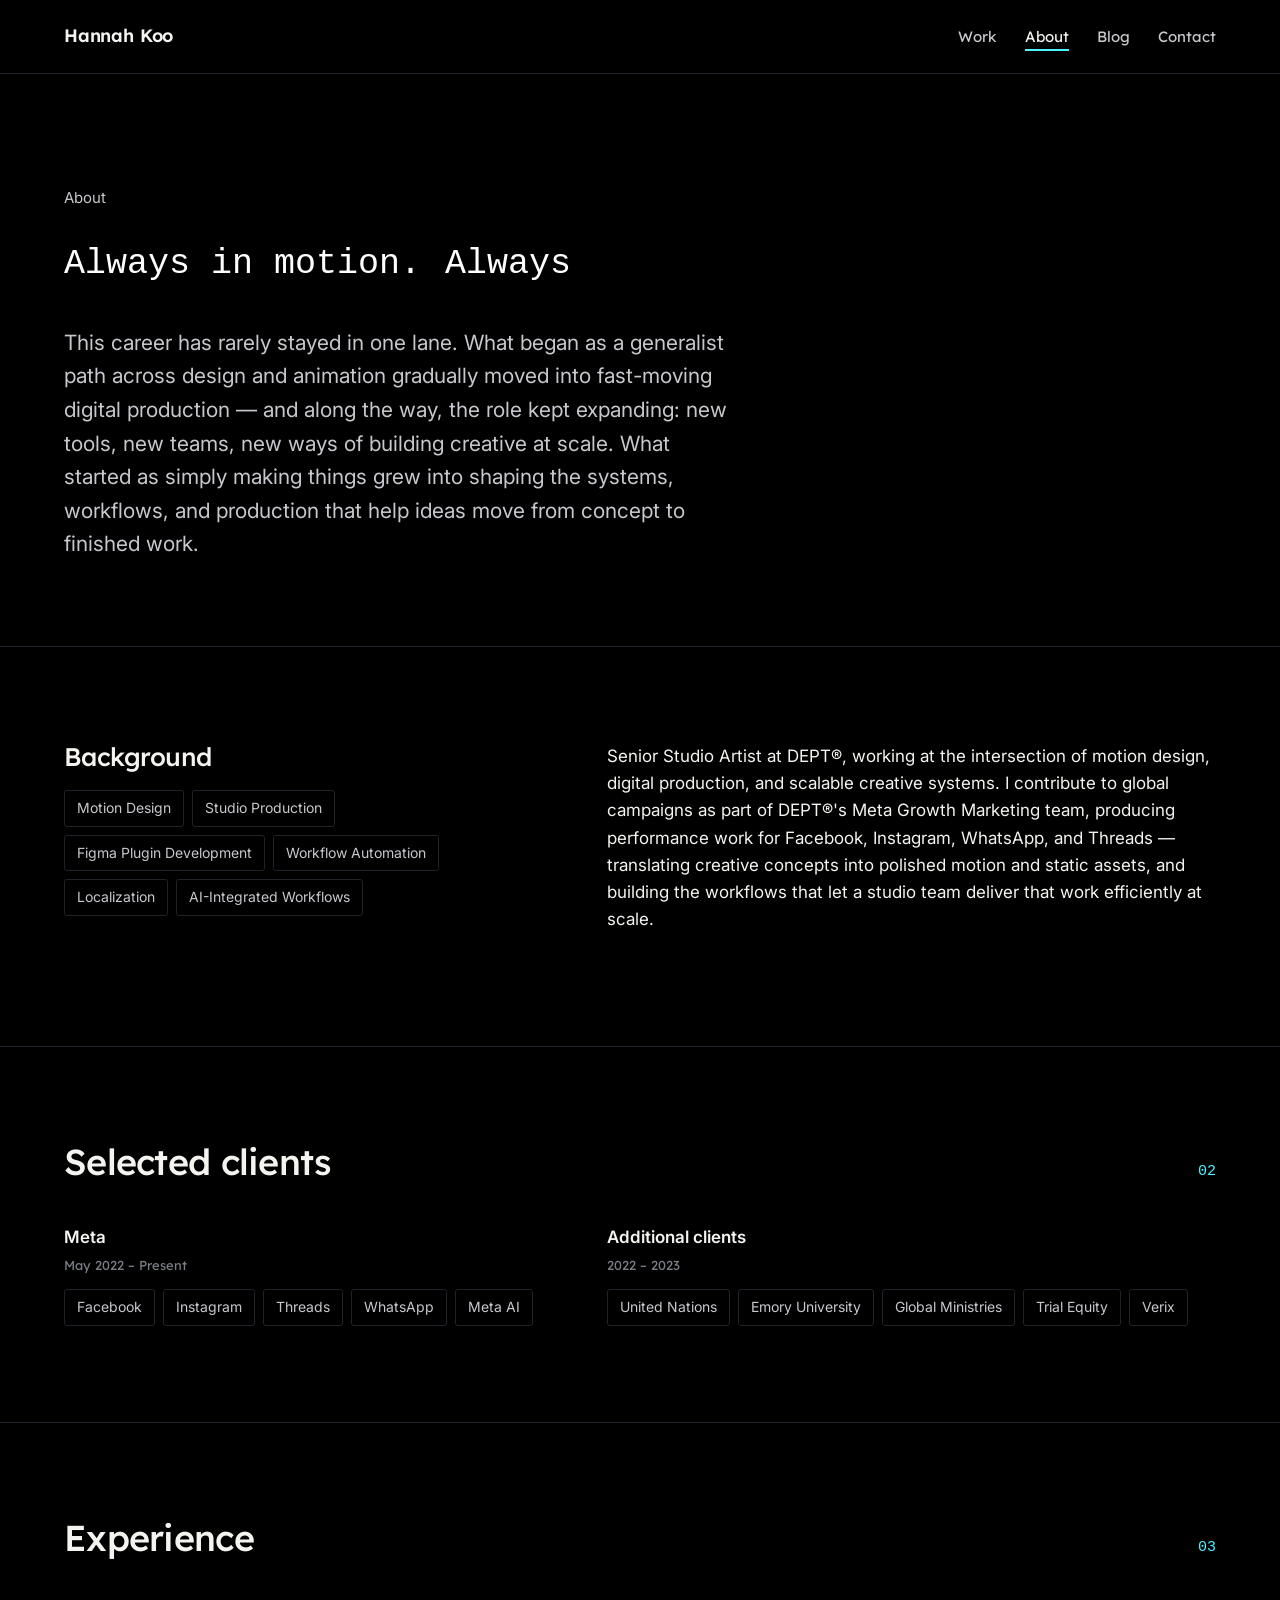
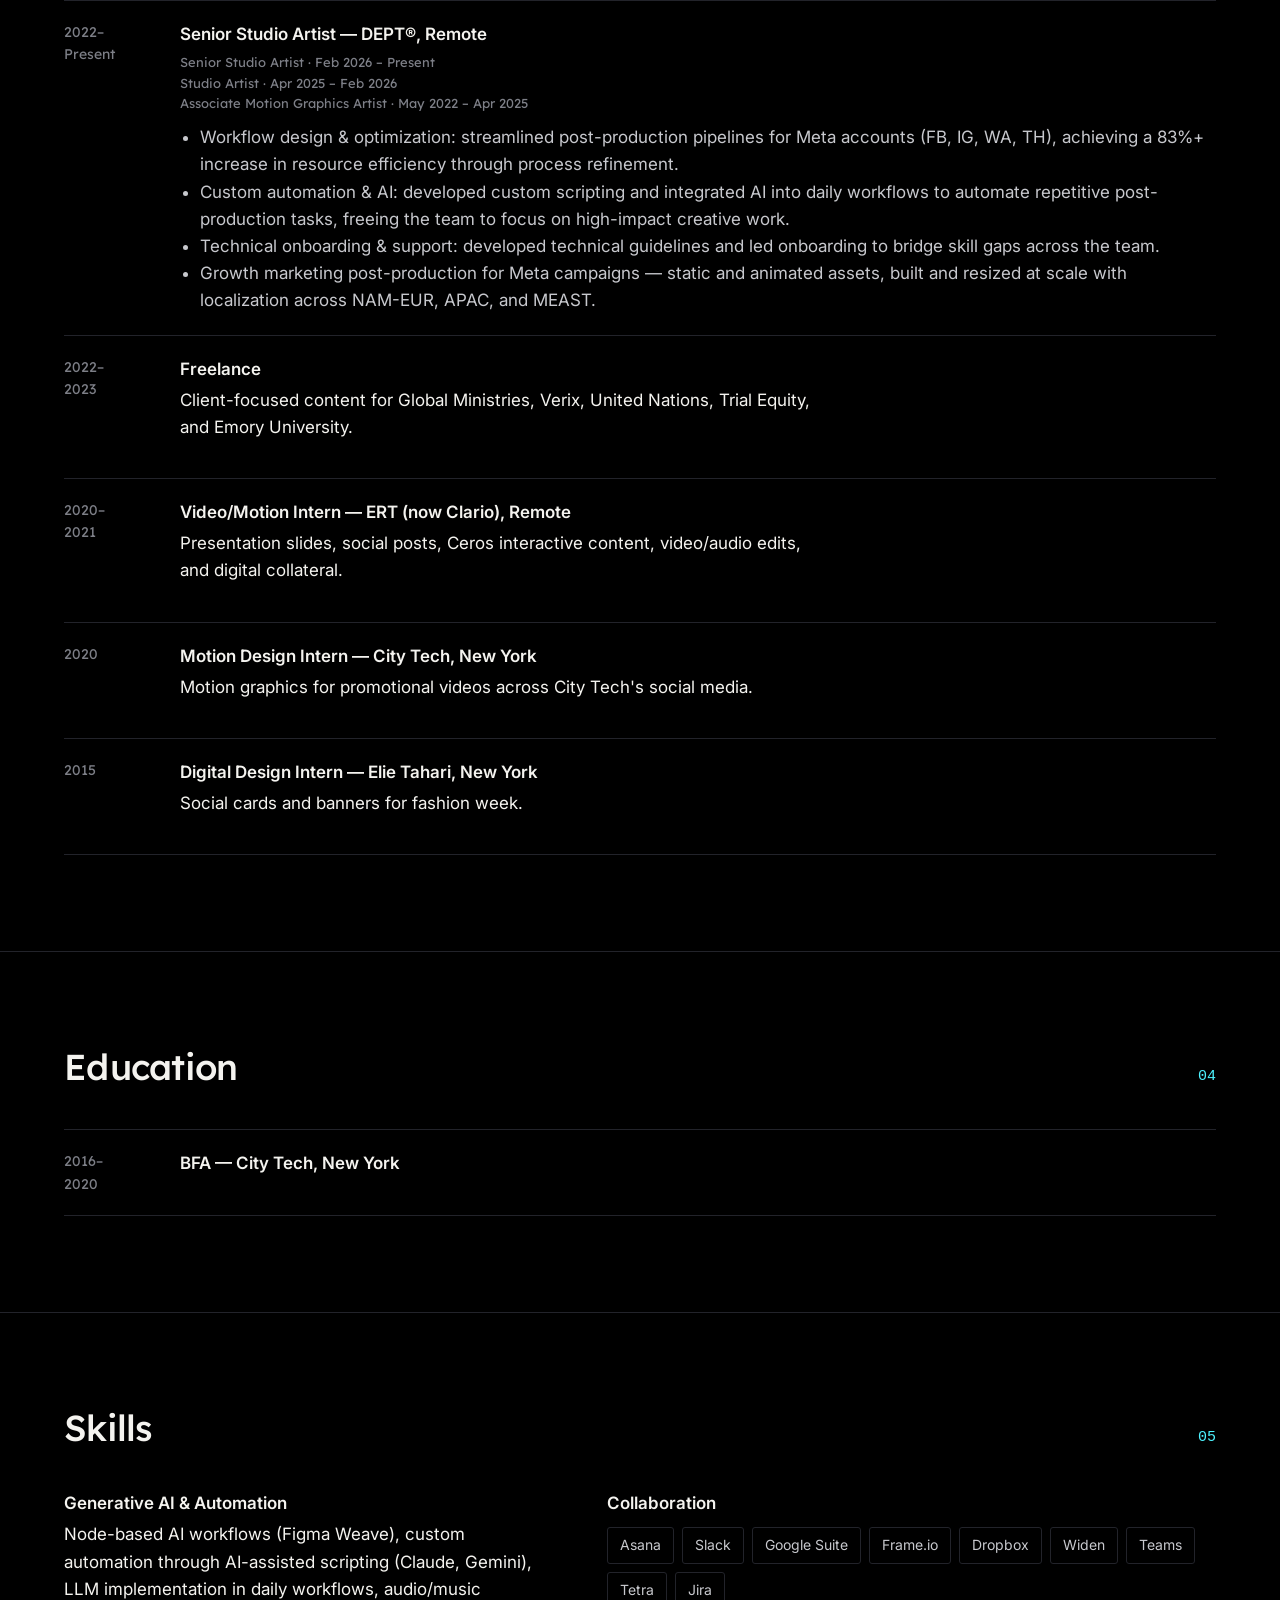
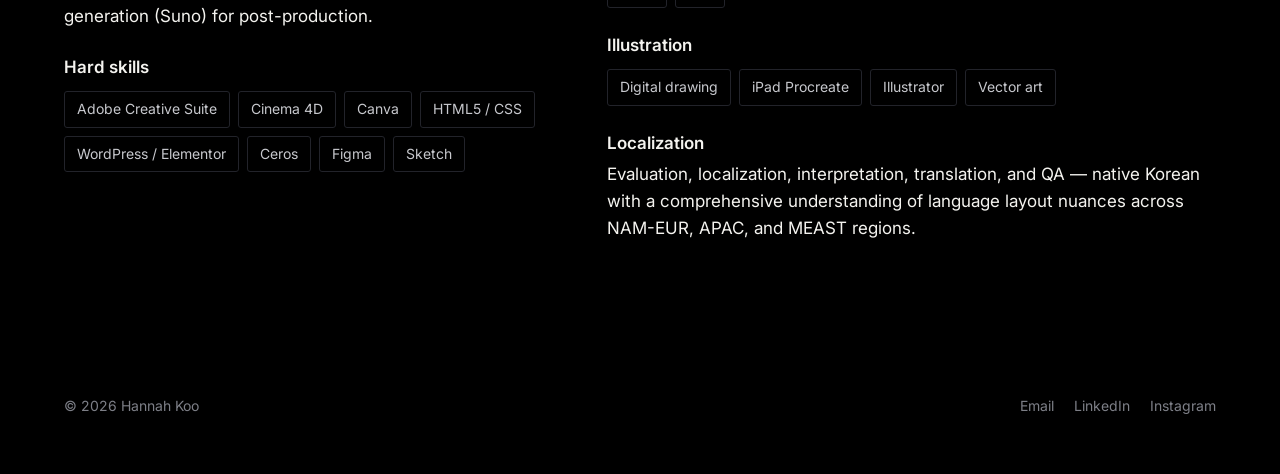
==== commit 2a30d9b0: "Update about.html" ====
--- a/about.html
+++ b/about.html
@@ -118,7 +118,7 @@
         Associate Motion Graphics Artist · May 2022 – Apr 2025
       </p>
       <ul style="margin: 0; padding-left: 20px; color: var(--ink-soft);">
-        <li>Workflow design &amp; optimization: streamlined post-production pipelines for Meta accounts (FB, IG, WA, TH), achieving a 75%+ increase in resource efficiency through process refinement.</li>
+        <li>Workflow design &amp; optimization: streamlined post-production pipelines for Meta accounts (FB, IG, WA, TH), achieving a 83%+ increase in resource efficiency through process refinement.</li>
         <li>Custom automation &amp; AI: developed custom scripting and integrated AI into daily workflows to automate repetitive post-production tasks, freeing the team to focus on high-impact creative work.</li>
         <li>Technical onboarding &amp; support: developed technical guidelines and led onboarding to bridge skill gaps across the team.</li>
         <li>Growth marketing post-production for Meta campaigns — static and animated assets, built and resized at scale with localization across NAM-EUR, APAC, and MEAST.</li>
--- a/css/style.css
+++ b/css/style.css
@@ -375,6 +375,15 @@
 .hero-headline .sym-2 { color: #B6FF3C; } /* 형광 연두 */
 .hero-headline .sym-3 { color: #FDFF3A; } /* 형광 노랑 */
 
+/* Standalone smiley (contact "Let's talk.") */
+.sym-smiley {
+  font-family: 'Yarndings 12', sans-serif;
+  font-weight: 400;
+  color: #FDFF3A;
+  display: inline-block;
+  margin-left: 0.12em;
+}
+
 /* On wider screens, keep the exact 4-line layout (the <br> breaks only,
    no soft-wrapping). On phones it reflows naturally. */
 @media (min-width: 760px) {
@@ -423,7 +432,7 @@
 .marquee-item {
   font-family: 'Geist Pixel', 'Courier New', monospace;  /* 헤딩(픽셀) 폰트 */
   font-weight: 400;
-  font-size: clamp(22px, 3.2vw, 30px);
+  font-size: clamp(35px, 3.2vw, 30px);
   line-height: 1;
   padding: 12px 0;
   display: inline-flex;
@@ -690,14 +699,16 @@
   aspect-ratio: 16 / 9;
   background: var(--paper-raised);
 }
-.post-thumb video {
+.post-thumb video,
+.post-thumb img {
   width: 100%;
   height: 100%;
   object-fit: cover;
   display: block;
   transition: transform 0.4s var(--ease);
 }
-.post-row--media:hover .post-thumb video { transform: scale(1.04); }
+.post-row--media:hover .post-thumb video,
+.post-row--media:hover .post-thumb img { transform: scale(1.04); }
 
 @media (max-width: 640px) {
   .post-row--media {
@@ -737,12 +748,475 @@
   margin: 0 0 clamp(28px, 5vw, 44px);
   padding: 0 var(--gutter);
 }
-.post-lead video {
+.post-lead video,
+.post-lead img {
   width: 100%;
-  max-width: var(--measure);
+  max-width: 820px;
   border-radius: 8px;
   display: block;
-}
+  border: 1px solid var(--line);
+}
+
+/* Figures inside the article body */
+.post-article figure {
+  margin: clamp(22px, 4vw, 34px) 0;
+}
+.post-article > figure { max-width: 820px; }
+.post-article figure img,
+.post-article figure video {
+  width: 100%;
+  border-radius: 8px;
+  border: 1px solid var(--line);
+  display: block;
+}
+.post-article > figure.post-figure--portrait { max-width: 300px; }
+.post-article figcaption {
+  color: var(--muted);
+  font-size: 13px;
+  margin-top: 8px;
+}
+
+/* Portfolio highlight reel (e.g. FLUENT) */
+.reel {
+  margin: 0 0 clamp(32px, 5vw, 48px);
+  max-width: 960px;
+}
+.reel video {
+  width: 100%;
+  border-radius: 8px;
+  border: 1px solid var(--line);
+  display: block;
+}
+.reel figcaption,
+.media-wide figcaption {
+  margin-top: 12px;
+  font-size: 14px;
+  color: var(--muted);
+  font-family: var(--font-display);
+}
+
+/* ============================================
+   Case study (portfolio #fluent)
+   ============================================ */
+.case-dek {
+  max-width: 760px;
+  font-size: clamp(18px, 2.2vw, 22px);
+  line-height: 1.45;
+  color: var(--ink);
+  margin: clamp(20px, 3vw, 28px) 0 10px;
+}
+.case > .mono-note { margin: 0 0 clamp(28px, 4vw, 40px); }
+
+.case-block {
+  margin: 0 0 clamp(46px, 7vw, 74px);
+}
+.case-block h3 {
+  font-size: clamp(22px, 3vw, 30px);
+  line-height: 1.2;
+  letter-spacing: -0.01em;
+  color: var(--ink);
+  margin: 0 0 0.6em;
+  max-width: 24ch;
+}
+.case-block > p {
+  max-width: 680px;
+  font-size: 17px;
+  line-height: 1.65;
+  color: var(--ink-soft);
+  margin: 0 0 1em;
+}
+
+/* Impact stat row */
+.stat-row {
+  list-style: none;
+  padding: 0;
+  margin: 0 0 clamp(40px, 6vw, 64px);
+  display: grid;
+  grid-template-columns: repeat(3, 1fr);
+  gap: 1px;
+  background: var(--line);
+  border: 1px solid var(--line);
+  border-radius: 10px;
+  overflow: hidden;
+}
+.stat-row li {
+  background: var(--paper-raised);
+  padding: 28px 24px 26px;
+  display: flex;
+  flex-direction: column;
+  gap: 10px;
+}
+.stat-num {
+  font-family: 'Inter Tight', 'Inter', sans-serif;
+  font-weight: 800;
+  font-size: clamp(38px, 5.5vw, 56px);
+  line-height: 1;
+  letter-spacing: -0.02em;
+  color: var(--accent);
+}
+.stat-label {
+  font-size: 14px;
+  line-height: 1.5;
+  color: var(--ink-soft);
+}
+
+/* Before / after bars */
+.ba {
+  max-width: 680px;
+  margin: 0 0 1.4em;
+  display: flex;
+  flex-direction: column;
+  gap: 14px;
+}
+.ba-item {
+  display: grid;
+  grid-template-columns: 64px 1fr 72px;
+  align-items: center;
+  gap: 14px;
+}
+.ba-tag {
+  font-family: var(--font-display);
+  font-size: 12px;
+  letter-spacing: 0.08em;
+  text-transform: uppercase;
+  color: var(--muted);
+}
+.ba-bar {
+  height: 14px;
+  background: var(--paper-raised);
+  border: 1px solid var(--line);
+  border-radius: 7px;
+  overflow: hidden;
+}
+.ba-fill {
+  display: block;
+  height: 100%;
+  border-radius: 7px;
+}
+.ba-fill--before { width: 100%; background: var(--muted); }
+.ba-fill--after  { width: 8%;   background: var(--accent); }
+.ba-val {
+  font-family: 'Inter Tight', 'Inter', sans-serif;
+  font-weight: 700;
+  font-size: 15px;
+  color: var(--ink);
+  text-align: right;
+}
+
+/* Module cards */
+.modules {
+  list-style: none;
+  padding: 0;
+  margin: 24px 0 1.4em;
+  display: grid;
+  grid-template-columns: repeat(2, 1fr);
+  gap: 1px;
+  background: var(--line);
+  border: 1px solid var(--line);
+  border-radius: 10px;
+  overflow: hidden;
+}
+.modules li {
+  background: var(--paper-raised);
+  padding: 24px 22px 22px;
+}
+.mod-num {
+  font-family: 'Geist Pixel', 'Courier New', monospace;
+  font-size: 13px;
+  color: var(--accent);
+}
+.modules h4 {
+  font-size: 17px;
+  color: var(--ink);
+  margin: 8px 0 4px;
+  letter-spacing: -0.01em;
+}
+.mod-type {
+  font-family: var(--font-display);
+  font-size: 12px;
+  letter-spacing: 0.02em;
+  color: var(--accent);
+  margin: 0 0 8px !important;
+}
+.modules p {
+  font-size: 14px;
+  line-height: 1.55;
+  color: var(--ink-soft);
+  margin: 0;
+  max-width: none;
+}
+
+/* Why-it-compounds list */
+.why {
+  list-style: none;
+  padding: 0;
+  margin: 0;
+  max-width: 680px;
+  display: flex;
+  flex-direction: column;
+  gap: 16px;
+}
+.why li {
+  font-size: 16px;
+  line-height: 1.6;
+  color: var(--ink-soft);
+  padding-left: 18px;
+  border-left: 2px solid var(--accent);
+}
+.why strong { color: var(--ink); font-weight: 600; }
+
+@media (max-width: 680px) {
+  .stat-row { grid-template-columns: 1fr; }
+  .modules { grid-template-columns: 1fr; }
+  .ba-item { grid-template-columns: 52px 1fr 64px; gap: 10px; }
+}
+
+/* Teaser (portfolio.html) — 20% smaller reel + more button */
+.reel--sm { max-width: 768px; }
+.reel-link { display: block; cursor: pointer; line-height: 0; }
+.reel-link video { transition: opacity 0.2s ease; }
+.reel-link:hover video { opacity: 0.88; }
+.case-more {
+  display: inline-flex;
+  align-items: center;
+  margin-top: 24px;
+}
+.case--teaser { margin-bottom: 0; padding-bottom: clamp(32px, 5vw, 56px); }
+#motion { padding-top: clamp(32px, 5vw, 56px); }
+
+/* Full case page: back link + headline/about header */
+.back-link {
+  color: var(--muted);
+  text-decoration: none;
+  font-family: var(--font-display);
+}
+.back-link:hover { color: var(--accent); }
+
+.case-header {
+  display: grid;
+  grid-template-columns: 1fr 1fr;
+  gap: clamp(28px, 5vw, 64px);
+  align-items: start;
+  margin: clamp(32px, 5vw, 56px) 0 clamp(44px, 7vw, 72px);
+  padding-top: clamp(28px, 4vw, 44px);
+  border-top: 1px solid var(--line);
+}
+.case-headline {
+  font-family: 'Inter Tight', 'Inter', sans-serif;
+  font-weight: 800;
+  font-size: clamp(40px, 7vw, 76px);
+  line-height: 1.0;
+  letter-spacing: -0.03em;
+  text-transform: uppercase;
+  color: var(--ink);
+  margin: 0;
+}
+.about-system h3 {
+  font-size: 15px;
+  font-family: var(--font-display);
+  letter-spacing: 0.06em;
+  text-transform: uppercase;
+  color: var(--accent);
+  margin: 0 0 14px;
+}
+.about-system p {
+  font-size: 16px;
+  line-height: 1.65;
+  color: var(--ink-soft);
+  margin: 0 0 1em;
+  max-width: none;
+}
+@media (max-width: 760px) {
+  .case-header { grid-template-columns: 1fr; }
+}
+
+/* Motion — platform tiles */
+.platform-grid {
+  display: grid;
+  grid-template-columns: repeat(4, 1fr);
+  gap: 20px;
+}
+.platform-tile {
+  position: relative;
+  aspect-ratio: 9 / 16;
+  border: 1px solid var(--line);
+  border-radius: 12px;
+  overflow: hidden;
+  display: block;
+  background: #000;
+  transition: transform 0.2s ease, border-color 0.2s ease;
+}
+.platform-tile:hover {
+  transform: translateY(-3px);
+  border-color: var(--accent);
+}
+.tile-video {
+  position: absolute;
+  inset: 0;
+  width: 100%;
+  height: 100%;
+  object-fit: cover;
+  display: block;
+}
+.tile-overlay {
+  position: absolute;
+  inset: 0;
+  background: rgba(0, 0, 0, 0.85);
+  transition: background 0.3s ease;
+}
+.platform-tile:hover .tile-overlay {
+  background: rgba(0, 0, 0, 0.5);
+}
+.tile-logo {
+  position: absolute;
+  top: 50%;
+  left: 50%;
+  transform: translate(-50%, -50%);
+  width: 29%;
+  height: auto;
+  display: block;
+}
+.platform-tile--etc .tile-logo {
+  width: 48%;
+}
+@media (max-width: 720px) {
+  .platform-grid { grid-template-columns: repeat(2, 1fr); gap: 16px; }
+}
+
+/* ============================================
+   Platform case pages (work-fb / ig / wa / etc)
+   ============================================ */
+.pcase-head {
+  padding: clamp(48px, 9vw, 104px) var(--gutter) 0;
+}
+.pcase-head-inner {
+  display: grid;
+  grid-template-columns: 1.1fr 0.9fr;
+  gap: clamp(32px, 6vw, 80px);
+  align-items: start;
+}
+.pcase-kicker {
+  font-family: var(--font-display);
+  font-size: 13px;
+  letter-spacing: 0.16em;
+  text-transform: uppercase;
+  color: var(--muted);
+  margin-bottom: 18px;
+}
+.pcase-title {
+  font-family: 'Inter Tight', 'Inter', sans-serif;
+  font-weight: 800;
+  font-size: clamp(40px, 7.5vw, 88px);
+  line-height: 0.95;
+  letter-spacing: -0.035em;
+  color: var(--ink);
+  margin: 0;
+}
+.pcase-subtitle {
+  font-family: 'Inter Tight', 'Inter', sans-serif;
+  font-weight: 800;
+  font-size: clamp(26px, 4.6vw, 52px);
+  line-height: 1.0;
+  letter-spacing: -0.02em;
+  color: var(--ink);
+  margin: 6px 0 0;
+}
+.pcase-intro {
+  font-size: 16px;
+  line-height: 1.7;
+  color: var(--ink-soft);
+  margin: 0;
+  padding-top: 10px;
+}
+@media (max-width: 768px) {
+  .pcase-head-inner { grid-template-columns: 1fr; gap: 24px; }
+  .pcase-intro { padding-top: 0; }
+}
+section.pcase { border-bottom: none; }
+.media-wide {
+  margin: 0;
+}
+.hero-wrap { position: relative; }
+.hero-sound {
+  position: absolute;
+  bottom: 16px;
+  right: 16px;
+  width: 44px;
+  height: 44px;
+  border-radius: 50%;
+  background: rgba(0, 0, 0, 0.5);
+  border: 1px solid rgba(255, 255, 255, 0.25);
+  color: #fff;
+  font-size: 16px;
+  line-height: 1;
+  cursor: pointer;
+  display: flex;
+  align-items: center;
+  justify-content: center;
+  backdrop-filter: blur(4px);
+  transition: background 0.15s ease;
+}
+.hero-sound:hover { background: rgba(0, 0, 0, 0.72); }
+.media-wide video,
+.media-wide img {
+  width: 100%;
+  aspect-ratio: 16 / 9;
+  object-fit: cover;
+  display: block;
+  border: 1px solid var(--line);
+  border-radius: 10px;
+  background: var(--paper-raised);
+}
+.section-label {
+  font-family: 'Inter Tight', 'Inter', sans-serif;
+  font-weight: 800;
+  font-size: clamp(40px, 7.5vw, 88px);
+  letter-spacing: -0.03em;
+  line-height: 0.95;
+  text-transform: uppercase;
+  color: var(--ink);
+  margin: clamp(48px, 8vw, 92px) 0 clamp(22px, 3vw, 30px);
+}
+.motion-grid {
+  display: grid;
+  grid-template-columns: repeat(3, 1fr);
+  gap: 20px;
+  margin: 0;
+}
+.motion-grid video,
+.motion-grid img {
+  width: 100%;
+  aspect-ratio: 9 / 16;
+  object-fit: cover;
+  display: block;
+  border: 1px solid var(--line);
+  border-radius: 10px;
+  background: var(--paper-raised);
+}
+@media (max-width: 720px) {
+  .motion-grid { grid-template-columns: 1fr; max-width: 420px; }
+}
+
+/* Prev / next page nav */
+.page-nav {
+  display: flex;
+  justify-content: space-between;
+  align-items: center;
+  gap: 20px;
+  padding: clamp(28px, 4vw, 44px) var(--gutter);
+  border-top: 1px solid var(--line);
+  margin-top: clamp(40px, 7vw, 80px);
+}
+.page-nav a {
+  font-family: 'Inter Tight', 'Inter', sans-serif;
+  font-weight: 700;
+  font-size: clamp(16px, 2.2vw, 22px);
+  letter-spacing: -0.01em;
+  color: var(--muted);
+  text-decoration: none;
+  transition: color 0.15s ease;
+}
+.page-nav a:hover { color: var(--accent); }
 
 .post-article {
   padding: 0 var(--gutter) clamp(56px, 9vw, 96px);
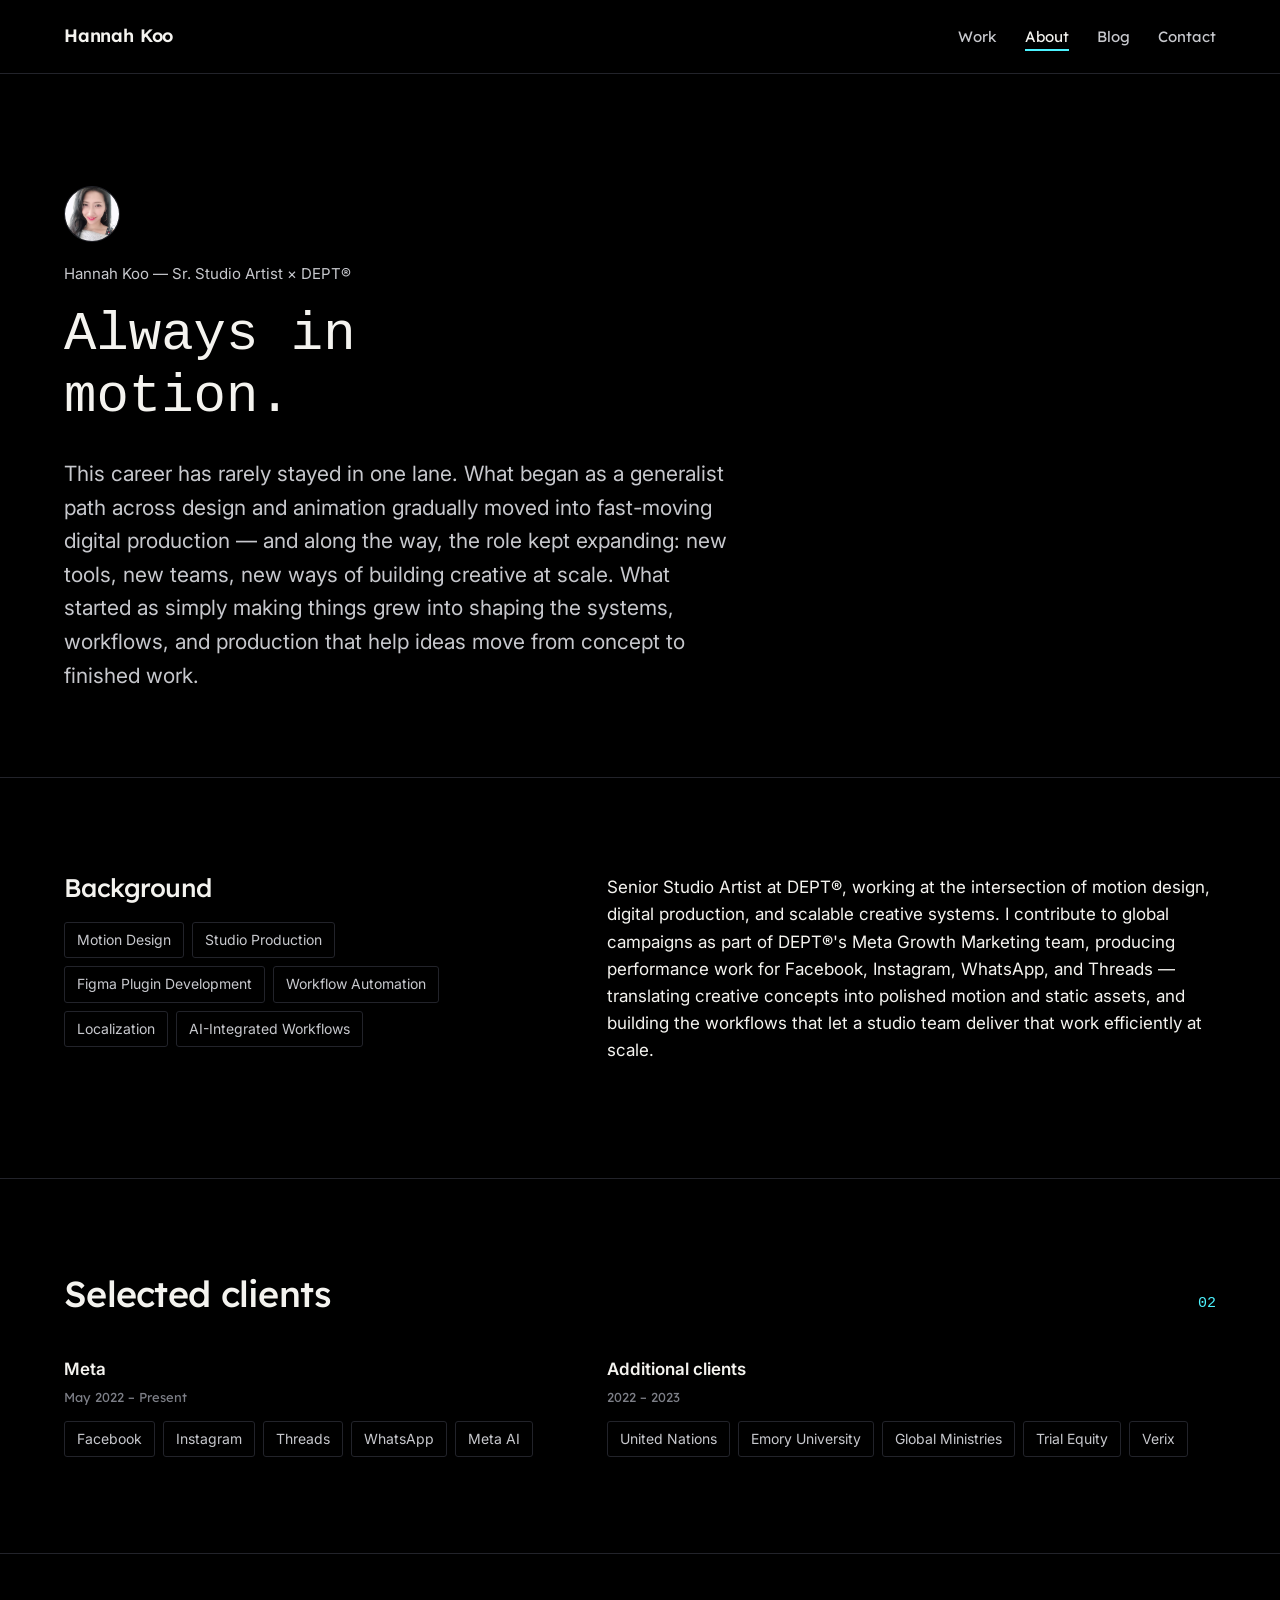
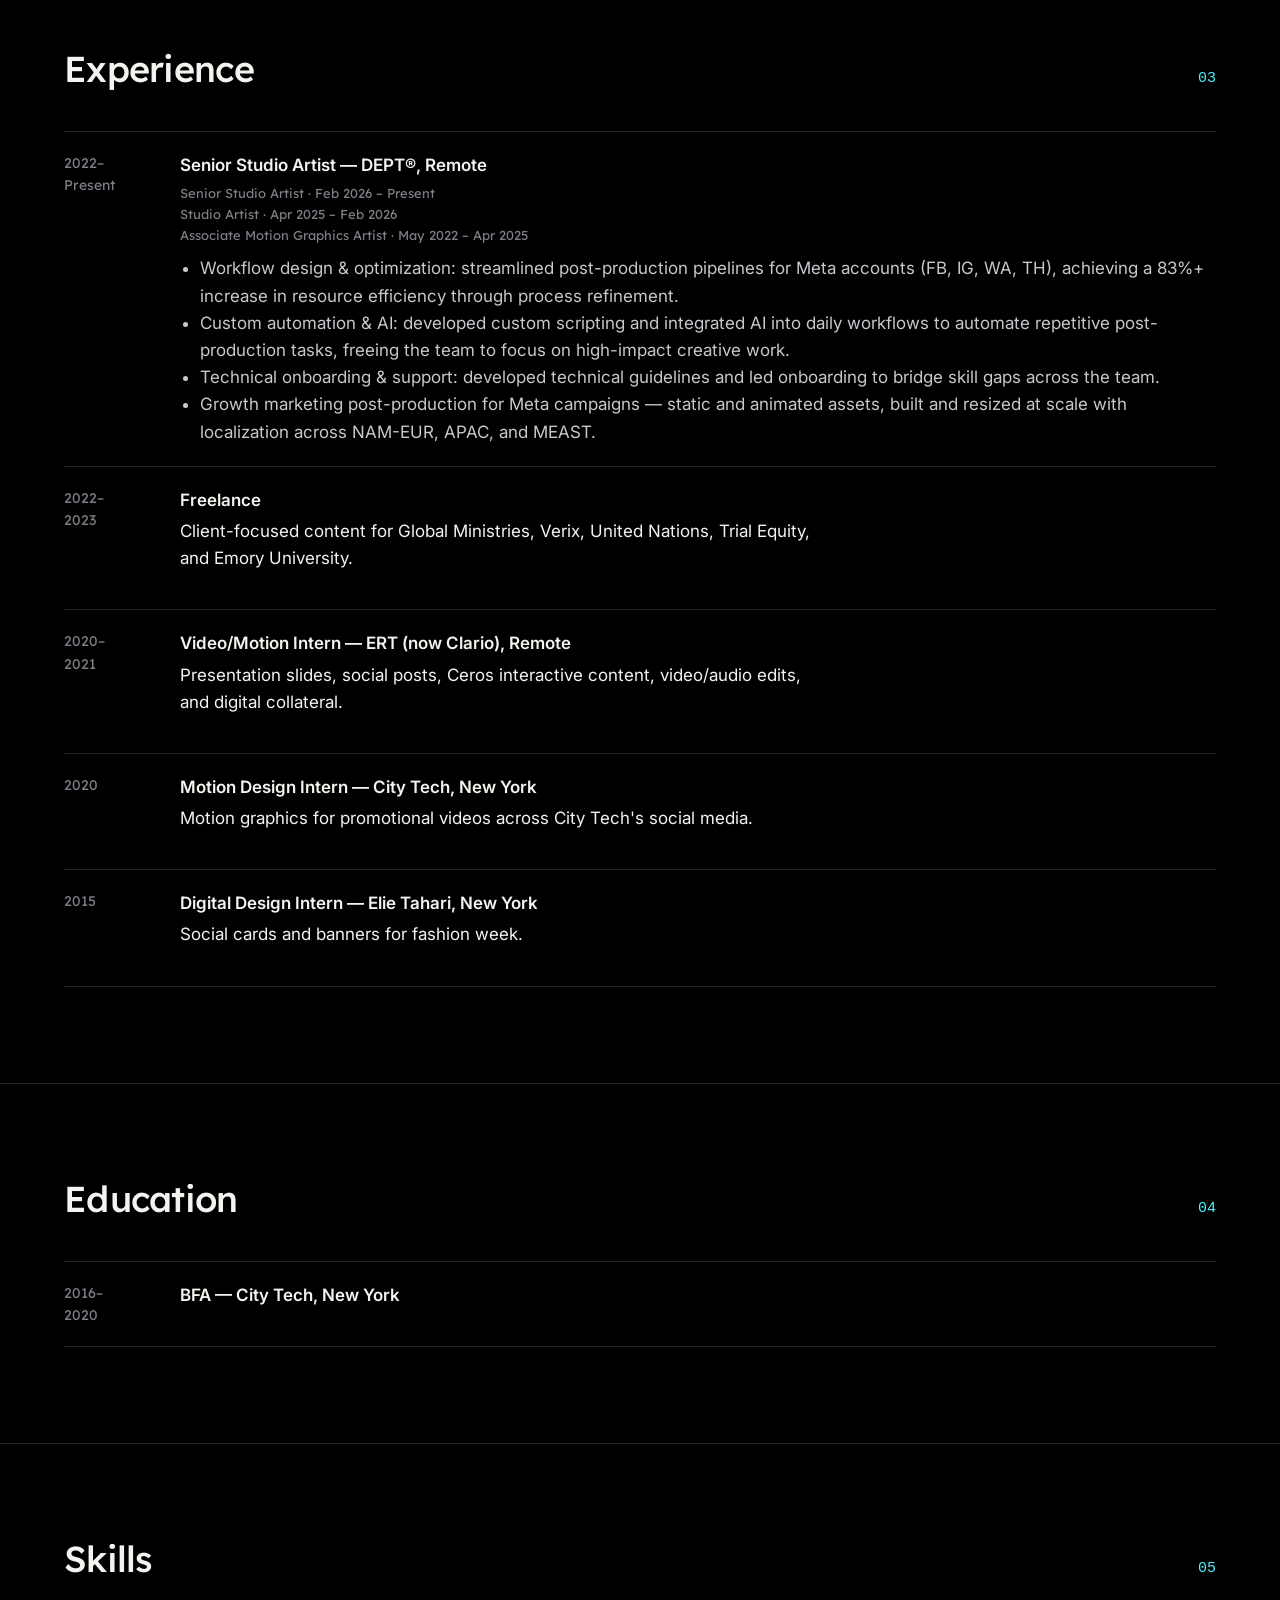
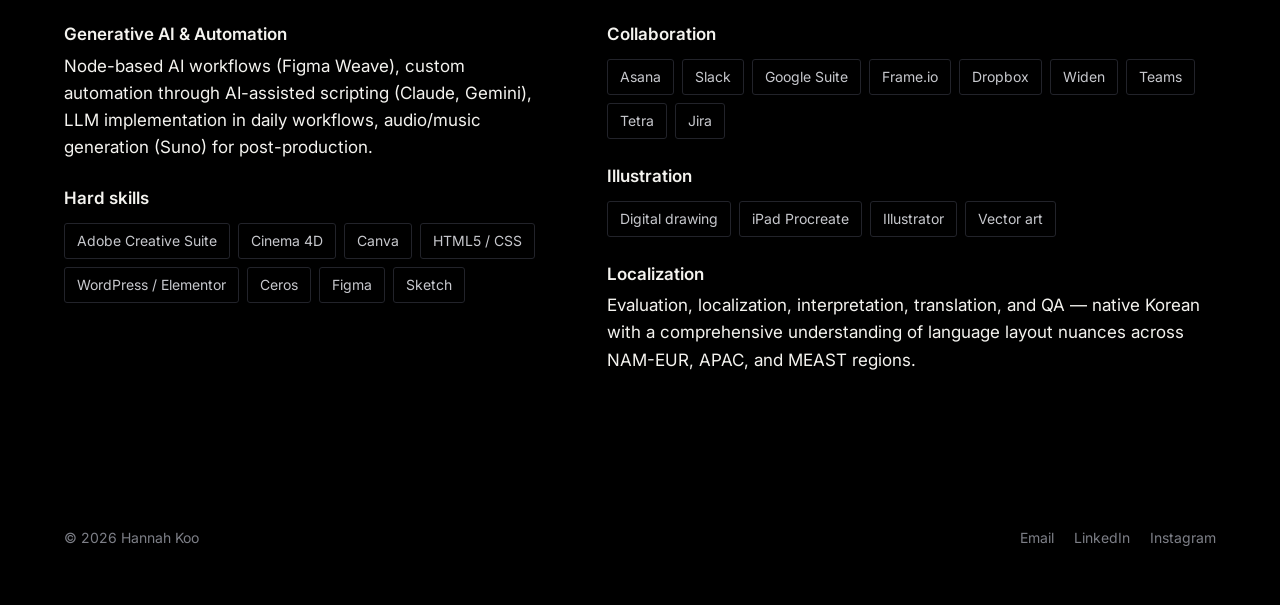
==== commit dbe47903: "Update about.html" ====
--- a/about.html
+++ b/about.html
@@ -23,17 +23,17 @@
 </nav>
 
 <header class="hero" style="padding: clamp(51px, 9.6vw, 112px) var(--gutter) 64px;">
-  <!-- 프사 나중에 복구: 아래 한 줄 주석 해제
-  <img src="assets/profile.jpg" alt="Hannah Koo" class="avatar" onerror="this.style.display='none'"> -->
-  <div class="hero-eyebrow">About</div>
+   <img src="assets/profile.jpg" alt="Hannah Koo" class="avatar" onerror="this.style.display='none'"> <div class="hero-eyebrow">Hannah Koo — Sr. Studio Artist × DEPT®</div> 
+  <h1>Always in motion.</h1>
+   <!-- 프사 나중에 복구: 아래 한 줄 주석 해제 
   <h1 class="marquee" aria-label="Always in motion">
     <span class="marquee-track" aria-hidden="true">
       <span class="marquee-item">Always in motion. </span>
       <span class="marquee-item">Always in motion. </span>
       <span class="marquee-item">Always in motion. </span>
-      <span class="marquee-item">Always in motion. </span>
+      <span class="marquee-item">Always in motion. </span></h1>
     </span>
-  </h1>
+    -->
   <p class="hero-lede">
     This career has rarely stayed in one lane. What began as a generalist
     path across design and animation gradually moved into fast-moving
